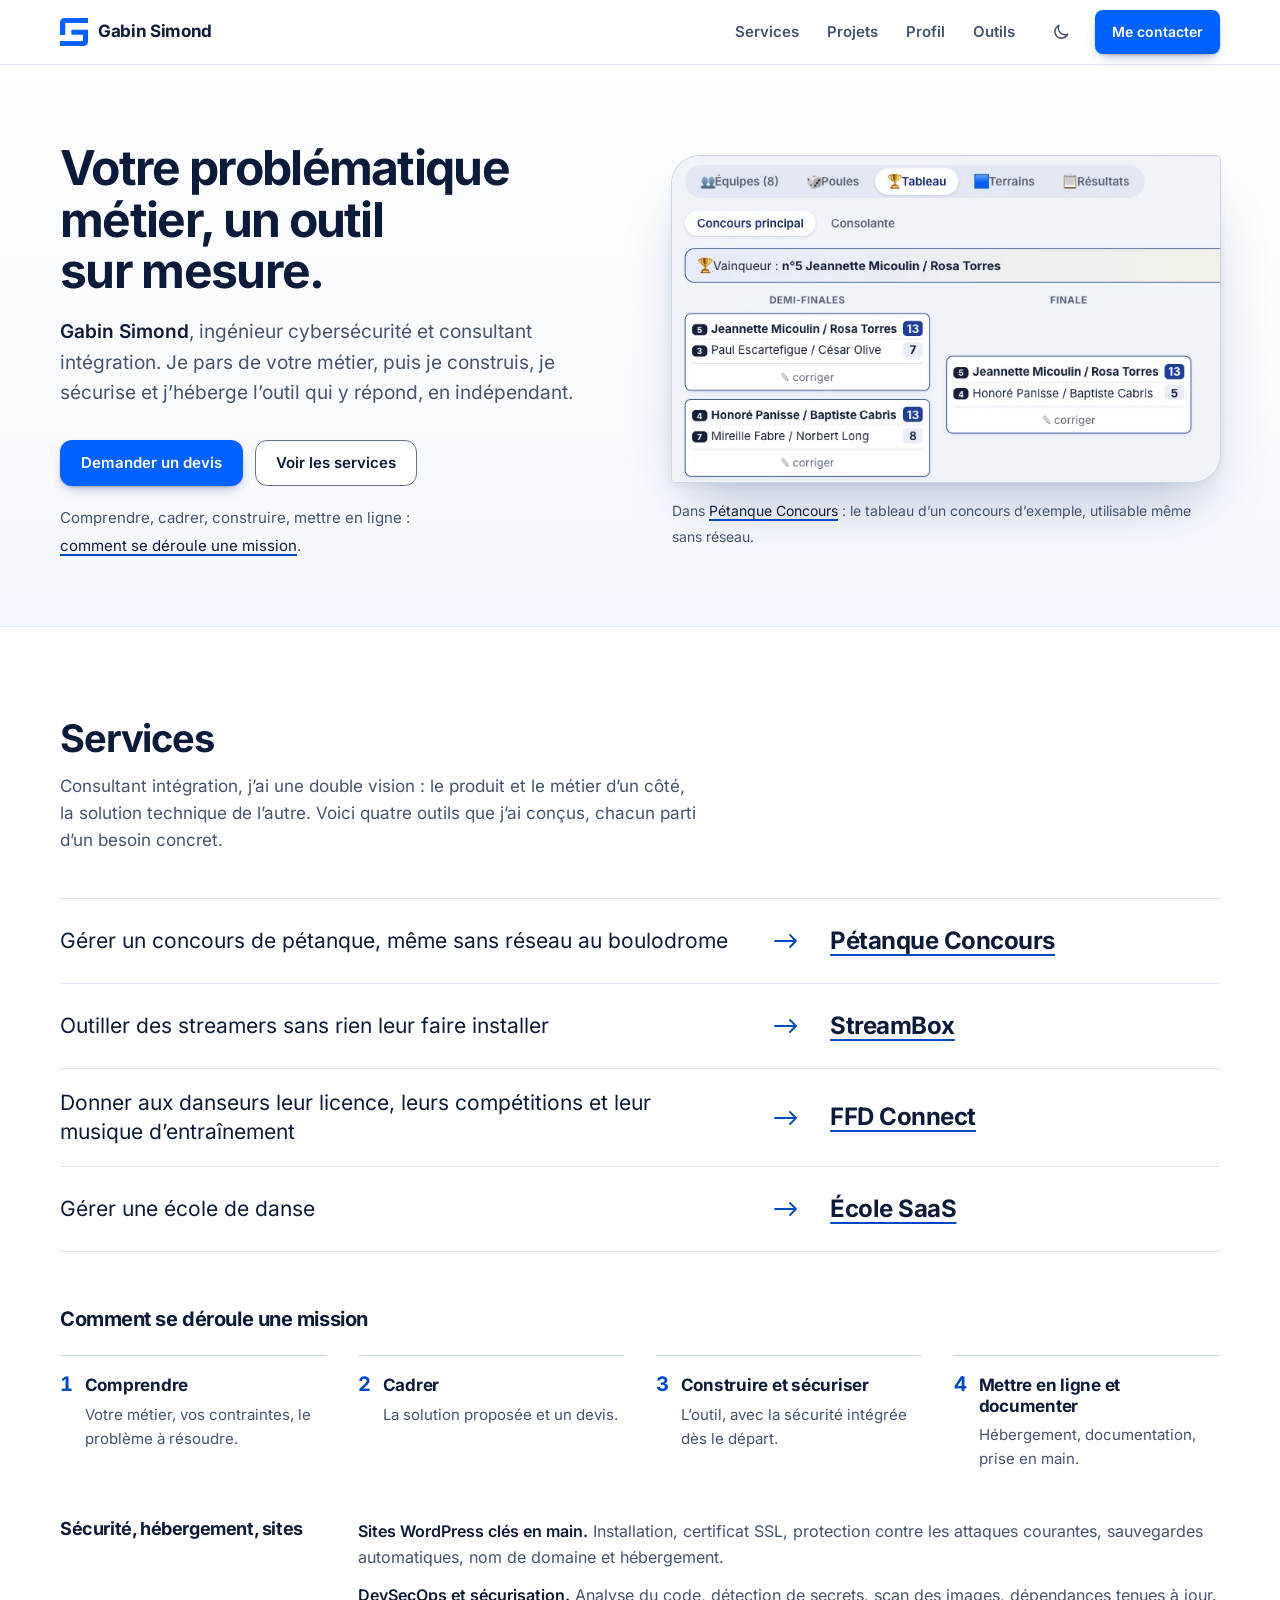
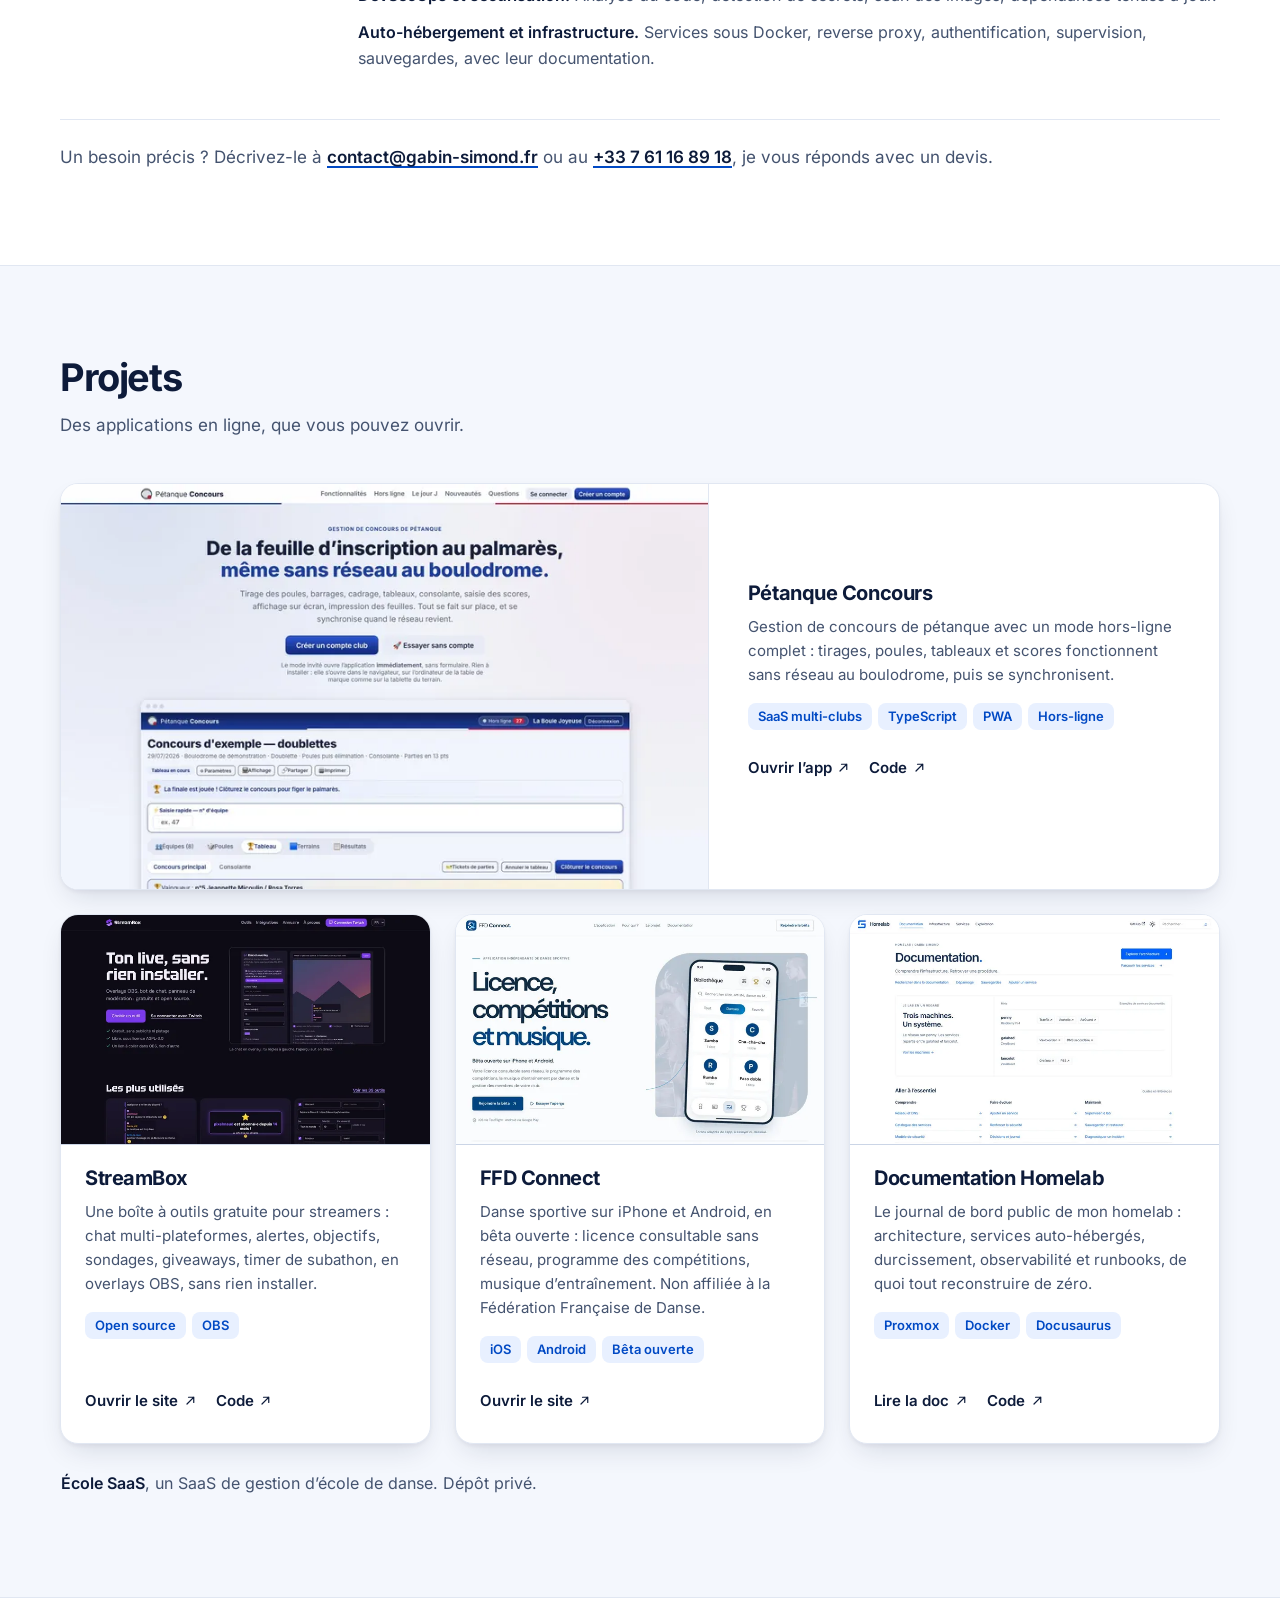
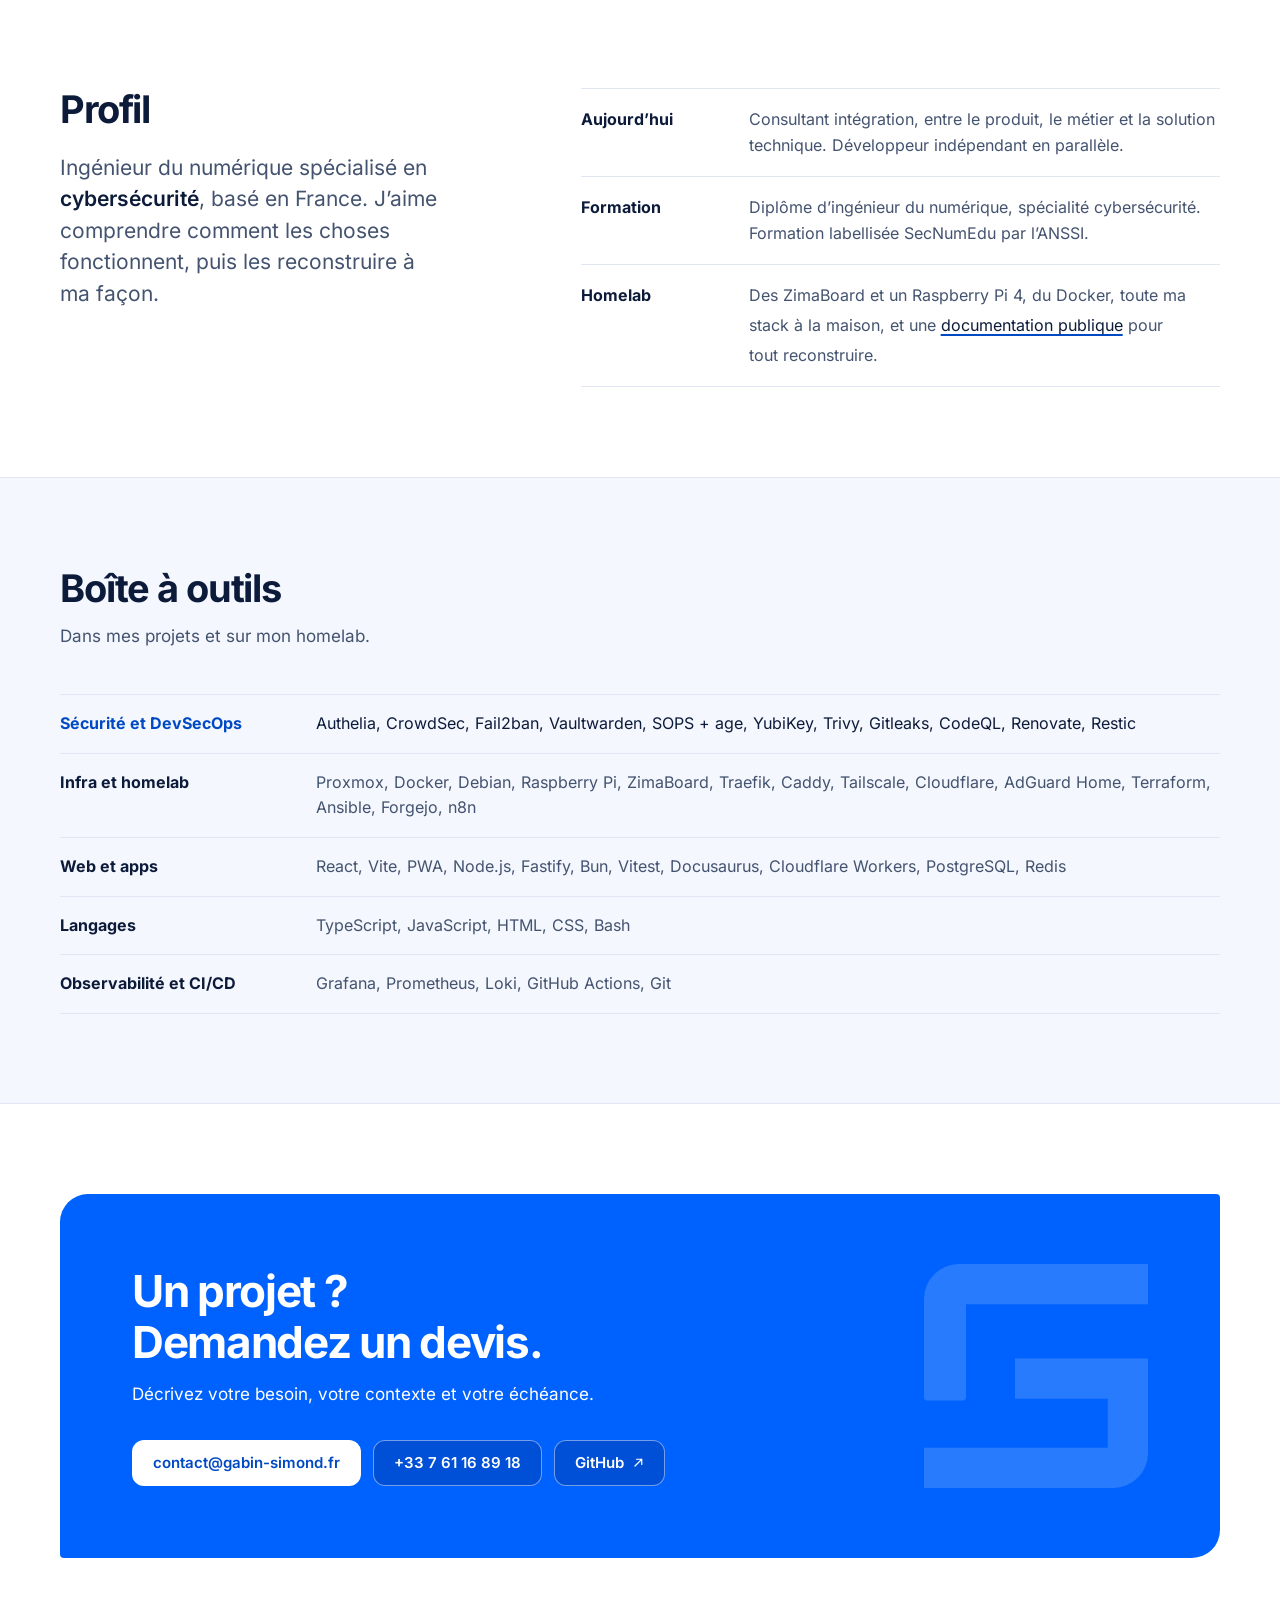
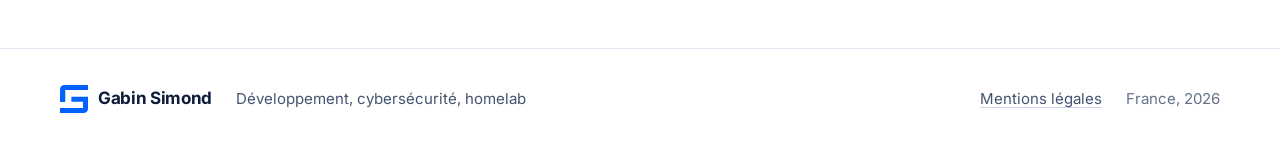
==== index.html @ 0b30b66f "Apply the fourth four-tool review - method steps: descriptions start at the same height - the securi" ====
<!doctype html>
<html lang="fr">
<head>
  <meta charset="utf-8">
  <meta name="viewport" content="width=device-width, initial-scale=1">
  <meta http-equiv="Content-Security-Policy" content="default-src 'none'; style-src 'self'; script-src 'self'; font-src 'self'; img-src 'self'; base-uri 'none'; form-action 'none'">
  <meta name="referrer" content="strict-origin-when-cross-origin">
  <title>Gabin Simond, outils sur mesure, cybersécurité et DevSecOps</title>
  <meta name="description" content="Votre problématique métier, un outil sur mesure. Gabin Simond, ingénieur cybersécurité et consultant intégration, développeur indépendant.">
  <link rel="canonical" href="https://gabin-simond.fr/">
  <meta name="theme-color" content="#ffffff" media="(prefers-color-scheme: light)">
  <meta name="theme-color" content="#070d1c" media="(prefers-color-scheme: dark)">
  <meta property="og:type" content="website">
  <meta property="og:site_name" content="Gabin Simond">
  <meta property="og:locale" content="fr_FR">
  <meta property="og:url" content="https://gabin-simond.fr/">
  <meta property="og:title" content="Gabin Simond, outils sur mesure, cybersécurité et DevSecOps">
  <meta property="og:description" content="Votre problématique métier, un outil sur mesure. Développement, DevSecOps et auto-hébergement, en indépendant.">
  <meta property="og:image" content="https://gabin-simond.fr/images/og.png">
  <meta property="og:image:width" content="1200">
  <meta property="og:image:height" content="630">
  <meta property="og:image:alt" content="Gabin Simond. Votre problématique métier, un outil sur mesure. Ingénieur cybersécurité, consultant intégration. gabin-simond.fr">
  <meta name="twitter:card" content="summary_large_image">
  <link rel="icon" href="favicon.svg" type="image/svg+xml">
  <link rel="apple-touch-icon" href="apple-touch-icon.png">
  <link rel="preload" href="fonts/inter.woff2" as="font" type="font/woff2" crossorigin>
  <link rel="stylesheet" href="style.css">
  <script src="theme.js"></script>
  <script type="application/ld+json">
  {
    "@context": "https://schema.org",
    "@type": "Person",
    "name": "Gabin Simond",
    "url": "https://gabin-simond.fr/",
    "image": "https://gabin-simond.fr/images/og.png",
    "description": "Ingénieur du numérique spécialisé en cybersécurité, consultant intégration et développeur indépendant.",
    "jobTitle": "Ingénieur cybersécurité, consultant intégration",
    "knowsAbout": ["Cybersécurité", "DevSecOps", "Développement web", "Auto-hébergement", "TypeScript", "Docker"],
    "email": "mailto:contact@gabin-simond.fr",
    "telephone": "+33761168918",
    "address": { "@type": "PostalAddress", "addressCountry": "FR" },
    "sameAs": ["https://github.com/GabinSMD"]
  }
  </script>
</head>
<body>
  <a class="skip" href="#contenu">Aller au contenu</a>

  <header class="nav">
    <div class="wrap nav__in">
      <a class="brand" href="#haut" aria-label="Gabin Simond, haut de page"><svg class="brand__logo" viewBox="0 0 256 256" aria-hidden="true"><path d="M40 0H256V46H48V152a4 4 0 0 1-4 4H4a4 4 0 0 1-4-4V40A40 40 0 0 1 40 0ZM104 108H256V216a40 40 0 0 1-40 40H0V210H210V154H104Z"/></svg><span>Gabin Simond</span></a>
      <nav aria-label="Navigation principale">
        <ul class="nav__links">
          <li><a href="#services">Services</a></li>
          <li><a href="#projets">Projets</a></li>
          <li><a href="#profil">Profil</a></li>
          <li><a href="#outils">Outils</a></li>
        </ul>
      </nav>
      <button class="theme" type="button" id="theme-toggle" aria-label="Passer au thème sombre">
        <svg class="theme__moon" viewBox="0 0 24 24" aria-hidden="true"><path d="M20 14.5A8 8 0 0 1 9.5 4a8 8 0 1 0 10.5 10.5z"/></svg>
        <svg class="theme__sun" viewBox="0 0 24 24" aria-hidden="true"><circle cx="12" cy="12" r="4"/><path d="M12 2v2M12 20v2M4.9 4.9l1.4 1.4M17.7 17.7l1.4 1.4M2 12h2M20 12h2M4.9 19.1l1.4-1.4M17.7 6.3l1.4-1.4"/></svg>
      </button>
      <a class="btn btn--primary btn--sm" href="#contact">Me contacter</a>
    </div>
  </header>

  <main id="contenu">
    <section class="hero" id="haut">
      <div class="wrap hero__in">
        <div class="hero__text">
          <h1>Votre problématique métier, un outil sur mesure.</h1>
          <p class="hero__lead"><strong>Gabin Simond</strong>, ingénieur cybersécurité et consultant intégration. Je pars de votre métier, puis je construis, je sécurise et j’héberge l’outil qui y répond, en indépendant.</p>
          <div class="actions">
            <a class="btn btn--primary" href="#contact">Demander un devis</a>
            <a class="btn btn--ghost" href="#services">Voir les services</a>
          </div>
          <p class="hero__more">Comprendre, cadrer, construire, mettre en ligne&nbsp;: <a href="#t-methode">comment se déroule une mission</a>.</p>
        </div>
        <figure class="hero__stage">
          <a class="frame" href="#p-petanque" tabindex="-1" aria-hidden="true">
            <picture>
              <source type="image/webp" srcset="images/screens/petanque-tableau.webp">
              <img src="images/screens/petanque-tableau.jpg" width="707" height="420" alt="" fetchpriority="high">
            </picture>
          </a>
          <figcaption>Dans <a href="#p-petanque">Pétanque Concours</a>&nbsp;: le tableau d’un concours d’exemple, utilisable même sans réseau.</figcaption>
        </figure>
      </div>
    </section>

    <section class="section" id="services" aria-labelledby="t-services">
      <div class="wrap">
        <div class="head">
          <h2 id="t-services">Services</h2>
          <p>Consultant intégration, j’ai une double vision&nbsp;: le produit et le métier d’un côté, la solution technique de l’autre. Voici quatre outils que j’ai conçus, chacun parti d’un besoin concret.</p>
        </div>
        <ul class="needs" aria-label="Du besoin à l’outil">
          <li class="need">
            <p class="need__problem">Gérer un concours de pétanque, même sans réseau au boulodrome</p>
            <svg class="arr" viewBox="0 0 24 16" aria-hidden="true"><path d="M1 8h21M16 2l6 6-6 6" fill="none" stroke="currentColor" stroke-width="1.8" stroke-linecap="round" stroke-linejoin="round"/></svg>
            <p class="need__tool"><a href="#p-petanque">Pétanque Concours</a></p>
          </li>
          <li class="need">
            <p class="need__problem">Outiller des streamers sans rien leur faire installer</p>
            <svg class="arr" viewBox="0 0 24 16" aria-hidden="true"><path d="M1 8h21M16 2l6 6-6 6" fill="none" stroke="currentColor" stroke-width="1.8" stroke-linecap="round" stroke-linejoin="round"/></svg>
            <p class="need__tool"><a href="#p-streambox">StreamBox</a></p>
          </li>
          <li class="need">
            <p class="need__problem">Donner aux danseurs leur licence, leurs compétitions et leur musique d’entraînement</p>
            <svg class="arr" viewBox="0 0 24 16" aria-hidden="true"><path d="M1 8h21M16 2l6 6-6 6" fill="none" stroke="currentColor" stroke-width="1.8" stroke-linecap="round" stroke-linejoin="round"/></svg>
            <p class="need__tool"><a href="#p-ffd">FFD Connect</a></p>
          </li>
          <li class="need">
            <p class="need__problem">Gérer une école de danse</p>
            <svg class="arr" viewBox="0 0 24 16" aria-hidden="true"><path d="M1 8h21M16 2l6 6-6 6" fill="none" stroke="currentColor" stroke-width="1.8" stroke-linecap="round" stroke-linejoin="round"/></svg>
            <p class="need__tool"><a href="#p-ecole">École SaaS</a></p>
          </li>
        </ul>
        <div class="method">
          <h3 id="t-methode">Comment se déroule une mission</h3>
          <ol class="steps" role="list" aria-labelledby="t-methode">
            <li class="step">
              <h4>Comprendre</h4>
              <p>Votre métier, vos contraintes, le problème à résoudre.</p>
            </li>
            <li class="step">
              <h4>Cadrer</h4>
              <p>La solution proposée et un devis.</p>
            </li>
            <li class="step">
              <h4>Construire et sécuriser</h4>
              <p>L’outil, avec la sécurité intégrée dès le départ.</p>
            </li>
            <li class="step">
              <h4>Mettre en ligne et documenter</h4>
              <p>Hébergement, documentation, prise en main.</p>
            </li>
          </ol>
        </div>
        <div class="also">
          <h3>Sécurité, hébergement, sites</h3>
          <ul class="also__list">
            <li><strong>Sites WordPress clés en main.</strong> Installation, certificat SSL, protection contre les attaques courantes, sauvegardes automatiques, nom de domaine et hébergement.</li>
            <li><strong>DevSecOps et sécurisation.</strong> Analyse du code, détection de secrets, scan des images, dépendances tenues à&nbsp;jour.</li>
            <li><strong>Auto-hébergement et infrastructure.</strong> Services sous Docker, reverse proxy, authentification, supervision, sauvegardes, avec leur documentation.</li>
          </ul>
        </div>
        <p class="quote">Un besoin précis&nbsp;? Décrivez-le à <a href="mailto:contact@gabin-simond.fr?subject=Demande%20de%20devis">contact@gabin-simond.fr</a> ou au <a href="tel:+33761168918">+33&nbsp;7&nbsp;61&nbsp;16&nbsp;89&nbsp;18</a>, je vous réponds avec un devis.</p>
      </div>
    </section>

    <section class="section section--wash" id="projets" aria-labelledby="t-projets">
      <div class="wrap">
        <div class="head">
          <h2 id="t-projets">Projets</h2>
          <p>Des applications en ligne, que vous pouvez ouvrir.</p>
        </div>
        <ul class="projects">
          <li class="project project--lead" id="p-petanque">
            <div class="project__shot">
              <picture>
              <source type="image/webp" srcset="images/screens/petanque-720.webp 720w, images/screens/petanque-1440.webp 1440w" sizes="(max-width: 48rem) calc(100vw - 2.5rem), (max-width: 64rem) 50vw, 640px">
              <img src="images/screens/petanque.jpg" width="1440" height="900" alt="Capture d’écran du site Pétanque Concours" loading="lazy">
            </picture>
            </div>
            <div class="project__body">
              <h3>Pétanque Concours</h3>
              <p class="project__desc">Gestion de concours de pétanque avec un mode hors-ligne complet&nbsp;: tirages, poules, tableaux et scores fonctionnent sans réseau au boulodrome, puis se synchronisent.</p>
              <ul class="tags"><li>SaaS multi-clubs</li><li>TypeScript</li><li>PWA</li><li>Hors-ligne</li></ul>
              <ul class="project__links"><li><a href="https://petanque.gabin-simond.fr/" rel="noopener">Ouvrir l’app<svg class="ext" viewBox="0 0 16 16" aria-hidden="true"><path d="M6 3h7v7M13 3 4 12" fill="none" stroke="currentColor" stroke-width="1.6" stroke-linecap="round" stroke-linejoin="round"/></svg></a></li><li><a href="https://github.com/GabinSMD/petanque" rel="noopener">Code<svg class="ext" viewBox="0 0 16 16" aria-hidden="true"><path d="M6 3h7v7M13 3 4 12" fill="none" stroke="currentColor" stroke-width="1.6" stroke-linecap="round" stroke-linejoin="round"/></svg></a></li></ul>
            </div>
          </li>
          <li class="project" id="p-streambox">
            <div class="project__shot">
              <picture>
              <source type="image/webp" srcset="images/screens/streambox-720.webp 720w, images/screens/streambox-1440.webp 1440w" sizes="(max-width: 48rem) calc(100vw - 2.5rem), (max-width: 64rem) 50vw, 640px">
              <img src="images/screens/streambox.jpg" width="1440" height="900" alt="Capture d’écran du site StreamBox" loading="lazy">
            </picture>
            </div>
            <div class="project__body">
              <h3>StreamBox</h3>
              <p class="project__desc">Une boîte à outils gratuite pour streamers&nbsp;: chat multi-plateformes, alertes, objectifs, sondages, giveaways, timer de subathon, en overlays OBS, sans rien installer.</p>
              <ul class="tags"><li>Open source</li><li>OBS</li></ul>
              <ul class="project__links"><li><a href="https://gabinsmd.github.io/StreamBox/index.html" rel="noopener">Ouvrir le site<svg class="ext" viewBox="0 0 16 16" aria-hidden="true"><path d="M6 3h7v7M13 3 4 12" fill="none" stroke="currentColor" stroke-width="1.6" stroke-linecap="round" stroke-linejoin="round"/></svg></a></li><li><a href="https://github.com/GabinSMD/StreamBox" rel="noopener">Code<svg class="ext" viewBox="0 0 16 16" aria-hidden="true"><path d="M6 3h7v7M13 3 4 12" fill="none" stroke="currentColor" stroke-width="1.6" stroke-linecap="round" stroke-linejoin="round"/></svg></a></li></ul>
            </div>
          </li>
          <li class="project" id="p-ffd">
            <div class="project__shot">
              <picture>
              <source type="image/webp" srcset="images/screens/ffd-720.webp 720w, images/screens/ffd-1440.webp 1440w" sizes="(max-width: 48rem) calc(100vw - 2.5rem), (max-width: 64rem) 50vw, 640px">
              <img src="images/screens/ffd.jpg" width="1440" height="900" alt="Capture d’écran du site FFD Connect" loading="lazy">
            </picture>
            </div>
            <div class="project__body">
              <h3>FFD Connect</h3>
              <p class="project__desc">Danse sportive sur iPhone et Android, en bêta ouverte&nbsp;: licence consultable sans réseau, programme des compétitions, musique d’entraînement. Non affiliée à la Fédération Française de Danse.</p>
              <ul class="tags"><li>iOS</li><li>Android</li><li>Bêta ouverte</li></ul>
              <ul class="project__links"><li><a href="https://ffd.gabin-simond.fr" rel="noopener">Ouvrir le site<svg class="ext" viewBox="0 0 16 16" aria-hidden="true"><path d="M6 3h7v7M13 3 4 12" fill="none" stroke="currentColor" stroke-width="1.6" stroke-linecap="round" stroke-linejoin="round"/></svg></a></li></ul>
            </div>
          </li>
          <li class="project" id="p-homelab">
            <div class="project__shot">
              <picture>
              <source type="image/webp" srcset="images/screens/homelab-720.webp 720w, images/screens/homelab-1440.webp 1440w" sizes="(max-width: 48rem) calc(100vw - 2.5rem), (max-width: 64rem) 50vw, 640px">
              <img src="images/screens/homelab.jpg" width="1440" height="900" alt="Capture d’écran de la documentation Homelab" loading="lazy">
            </picture>
            </div>
            <div class="project__body">
              <h3>Documentation Homelab</h3>
              <p class="project__desc">Le journal de bord public de mon homelab&nbsp;: architecture, services auto-hébergés, durcissement, observabilité et runbooks, de quoi tout reconstruire de zéro.</p>
              <ul class="tags"><li>Proxmox</li><li>Docker</li><li>Docusaurus</li></ul>
              <ul class="project__links"><li><a href="https://homelab.gabin-simond.fr" rel="noopener">Lire la doc<svg class="ext" viewBox="0 0 16 16" aria-hidden="true"><path d="M6 3h7v7M13 3 4 12" fill="none" stroke="currentColor" stroke-width="1.6" stroke-linecap="round" stroke-linejoin="round"/></svg></a></li><li><a href="https://github.com/GabinSMD/homelab-doc" rel="noopener">Code<svg class="ext" viewBox="0 0 16 16" aria-hidden="true"><path d="M6 3h7v7M13 3 4 12" fill="none" stroke="currentColor" stroke-width="1.6" stroke-linecap="round" stroke-linejoin="round"/></svg></a></li></ul>
            </div>
          </li>
        </ul>
        <p class="private" id="p-ecole"><strong>École SaaS</strong>, un SaaS de gestion d’école de danse. Dépôt privé.</p>
      </div>
    </section>

    <section class="section" id="profil" aria-labelledby="t-profil">
      <div class="wrap profil">
        <div class="profil__text">
          <h2 id="t-profil">Profil</h2>
          <p class="profil__lead">Ingénieur du numérique spécialisé en <strong>cybersécurité</strong>, basé en France. J’aime comprendre comment les choses fonctionnent, puis les reconstruire à ma façon.</p>
        </div>
        <dl class="facts">
          <div class="fact">
            <dt>Aujourd’hui</dt>
            <dd>Consultant intégration, entre le produit, le métier et la solution technique. Développeur indépendant en parallèle.</dd>
          </div>
          <div class="fact">
            <dt>Formation</dt>
            <dd>Diplôme d’ingénieur du numérique, spécialité cybersécurité. Formation labellisée SecNumEdu par l’ANSSI.</dd>
          </div>
          <div class="fact">
            <dt>Homelab</dt>
            <dd>Des ZimaBoard et un Raspberry Pi 4, du Docker, toute ma stack à la maison, et une <a href="#p-homelab">documentation publique</a> pour tout&nbsp;reconstruire.</dd>
          </div>
        </dl>
      </div>
    </section>

    <section class="section section--wash section--tools" id="outils" aria-labelledby="t-outils">
      <div class="wrap">
        <div class="head">
          <h2 id="t-outils">Boîte à outils</h2>
          <p>Dans mes projets et sur mon homelab.</p>
        </div>
        <dl class="toolrows">
          <div class="toolrow">
            <dt>Sécurité et DevSecOps</dt>
            <dd>Authelia, CrowdSec, Fail2ban, Vaultwarden, SOPS + age, YubiKey, Trivy, Gitleaks, CodeQL, Renovate, Restic</dd>
          </div>
          <div class="toolrow">
            <dt>Infra et homelab</dt>
            <dd>Proxmox, Docker, Debian, Raspberry Pi, ZimaBoard, Traefik, Caddy, Tailscale, Cloudflare, AdGuard Home, Terraform, Ansible, Forgejo, n8n</dd>
          </div>
          <div class="toolrow">
            <dt>Web et apps</dt>
            <dd>React, Vite, PWA, Node.js, Fastify, Bun, Vitest, Docusaurus, Cloudflare Workers, PostgreSQL, Redis</dd>
          </div>
          <div class="toolrow">
            <dt>Langages</dt>
            <dd>TypeScript, JavaScript, HTML, CSS, Bash</dd>
          </div>
          <div class="toolrow">
            <dt>Observabilité et CI/CD</dt>
            <dd>Grafana, Prometheus, Loki, GitHub Actions, Git</dd>
          </div>
        </dl>
      </div>
    </section>

    <section class="section" id="contact" aria-labelledby="t-contact">
      <div class="wrap">
        <div class="contact">
          <svg class="contact__logo" viewBox="0 0 256 256" aria-hidden="true"><path d="M40 0H256V46H48V152a4 4 0 0 1-4 4H4a4 4 0 0 1-4-4V40A40 40 0 0 1 40 0ZM104 108H256V216a40 40 0 0 1-40 40H0V210H210V154H104Z"/></svg>
          <h2 id="t-contact">Un projet&nbsp;? Demandez un devis.</h2>
          <p class="contact__lead">Décrivez votre besoin, votre contexte et votre échéance.</p>
          <div class="actions">
            <a class="btn btn--light" href="mailto:contact@gabin-simond.fr?subject=Demande%20de%20devis">contact@gabin-simond.fr</a>
            <a class="btn btn--onblue" href="tel:+33761168918">+33 7 61 16 89 18</a>
            <a class="btn btn--onblue" href="https://github.com/GabinSMD" rel="noopener">GitHub<svg class="ext" viewBox="0 0 16 16" aria-hidden="true"><path d="M6 3h7v7M13 3 4 12" fill="none" stroke="currentColor" stroke-width="1.6" stroke-linecap="round" stroke-linejoin="round"/></svg></a>
          </div>
        </div>
      </div>
    </section>
  </main>

  <footer class="foot">
    <div class="wrap foot__in">
      <a class="brand" href="#haut" aria-label="Gabin Simond, haut de page"><svg class="brand__logo" viewBox="0 0 256 256" aria-hidden="true"><path d="M40 0H256V46H48V152a4 4 0 0 1-4 4H4a4 4 0 0 1-4-4V40A40 40 0 0 1 40 0ZM104 108H256V216a40 40 0 0 1-40 40H0V210H210V154H104Z"/></svg><span>Gabin Simond</span></a>
      <p>Développement, cybersécurité, homelab</p>
      <p class="foot__end"><a href="mentions-legales.html">Mentions légales</a><span>France, 2026</span></p>
    </div>
  </footer>
</body>
</html>
---- style.css ----
@font-face { font-family: "Inter"; src: url("fonts/inter.woff2") format("woff2"); font-weight: 100 900; font-display: swap; }

/* ---------- Tokens: light by default, dark by system setting or by choice ---------- */
:root {
  color-scheme: light;
  --paper: #ffffff;
  --wash: #f4f7fd;
  --card: #ffffff;
  --ink: #0d1b3a;
  --ink-2: #44536f;
  --ink-3: #64728c;
  --line: #e1e7f2;
  --line-strong: #cbd5e6;
  --blue: #0062fe;
  --blue-deep: #0049c4;
  --blue-text: #0049c4;
  --blue-soft: #e8f0ff;
  --white: #ffffff;
  --on-blue: #ffffff;
  --hover: #eef3fc;
  --panel-hover: #dbe7ff;
  --logo: #0062fe;
  --veil: rgba(0, 20, 80, 0.22);
  --veil-2: rgba(0, 20, 80, 0.38);
  --veil-line: rgba(255, 255, 255, 0.45);
  --panel-mark: rgba(255, 255, 255, 0.16);
  --shot-dim: 1;
  --shadow-1: 0 1px 2px rgba(13, 27, 58, 0.06), 0 2px 6px rgba(13, 27, 58, 0.04);
  --shadow-2: 0 2px 4px rgba(13, 27, 58, 0.05), 0 12px 28px -8px rgba(13, 27, 58, 0.14);
  --shadow-3: 0 4px 8px rgba(13, 27, 58, 0.06), 0 32px 64px -20px rgba(13, 40, 110, 0.3);
  --shadow-btn: 0 1px 2px rgba(13, 27, 58, 0.2), 0 6px 14px -6px rgba(13, 40, 110, 0.45);

  --sans: "Inter", ui-sans-serif, system-ui, -apple-system, "Segoe UI", sans-serif;
  --r-sm: 8px; --r-md: 12px; --r-lg: 18px; --r-xl: 28px; --r-cut: 4px;
  --gutter: clamp(1.25rem, 4vw, 2.5rem);
  --ease: cubic-bezier(0.2, 0.7, 0.2, 1);
}
@media (prefers-color-scheme: dark) {
  :root:not([data-theme="light"]) {
    color-scheme: dark;
    --paper: #070d1c;
    --wash: #0c1630;
    --card: #101b34;
    --ink: #eef2ff;
    --ink-2: #aab6d2;
    --ink-3: #8593b3;
    --line: #24335a;
    --line-strong: #34456f;
    --blue: #0062fe;
    --blue-deep: #0049c4;
    --blue-text: #7fb0ff;
    --blue-soft: #0f2550;
    --white: #ffffff;
    --on-blue: #ffffff;
    --hover: #16233f;
    --panel-hover: #dbe7ff;
    --logo: #2f7dff;
    --veil: rgba(0, 20, 80, 0.22);
    --veil-2: rgba(0, 20, 80, 0.38);
    --veil-line: rgba(255, 255, 255, 0.45);
    --panel-mark: rgba(255, 255, 255, 0.16);
    --shot-dim: 1;
    --shadow-1: 0 1px 2px rgba(0, 0, 0, 0.4);
    --shadow-2: 0 2px 6px rgba(0, 0, 0, 0.35), 0 16px 32px -12px rgba(0, 0, 0, 0.6);
    --shadow-3: 0 6px 12px rgba(0, 0, 0, 0.35), 0 36px 72px -20px rgba(0, 0, 0, 0.8);
    --shadow-btn: 0 1px 2px rgba(0, 0, 0, 0.4), 0 6px 14px -6px rgba(0, 0, 0, 0.7);
  }
}
:root[data-theme="dark"] {
  color-scheme: dark;
  --paper: #070d1c;
  --wash: #0c1630;
  --card: #101b34;
  --ink: #eef2ff;
  --ink-2: #aab6d2;
  --ink-3: #8593b3;
  --line: #24335a;
  --line-strong: #34456f;
  --blue: #0062fe;
  --blue-deep: #0049c4;
  --blue-text: #7fb0ff;
  --blue-soft: #0f2550;
  --white: #ffffff;
  --on-blue: #ffffff;
  --hover: #16233f;
  --panel-hover: #dbe7ff;
  --logo: #2f7dff;
  --veil: rgba(0, 20, 80, 0.22);
  --veil-2: rgba(0, 20, 80, 0.38);
  --veil-line: rgba(255, 255, 255, 0.45);
  --panel-mark: rgba(255, 255, 255, 0.16);
  --shot-dim: 1;
  --shadow-1: 0 1px 2px rgba(0, 0, 0, 0.4);
  --shadow-2: 0 2px 6px rgba(0, 0, 0, 0.35), 0 16px 32px -12px rgba(0, 0, 0, 0.6);
  --shadow-3: 0 6px 12px rgba(0, 0, 0, 0.35), 0 36px 72px -20px rgba(0, 0, 0, 0.8);
  --shadow-btn: 0 1px 2px rgba(0, 0, 0, 0.4), 0 6px 14px -6px rgba(0, 0, 0, 0.7);
}

/* ---------- Base ---------- */
*, *::before, *::after { box-sizing: border-box; }
html, body { overflow-x: clip; }
html { scroll-behavior: smooth; scroll-padding-top: 5rem; -webkit-text-size-adjust: 100%; }
body {
  margin: 0; background: var(--paper); color: var(--ink);
  font-family: var(--sans); font-size: 1rem; line-height: 1.6;
  -webkit-font-smoothing: antialiased; font-feature-settings: "cv11", "ss01";
}
h1, h2, h3, h4, p, ul, ol, dl, dd, figure { margin: 0; }
ul { padding: 0; list-style: none; }
h1, h2, h3 { font-weight: 700; letter-spacing: -0.022em; line-height: 1.15; text-wrap: balance; overflow-wrap: break-word; }
p { text-wrap: pretty; }
a { color: inherit; }
img { display: block; max-width: 100%; height: auto; }
svg { display: block; }
strong { font-weight: 600; color: var(--ink); }
::selection { background: var(--blue); color: var(--on-blue); }
:focus-visible { outline: 2px solid var(--blue-text); outline-offset: 3px; border-radius: var(--r-sm); }

.wrap { width: min(100% - 2 * var(--gutter), 72.5rem); margin-inline: auto; }
.skip {
  position: absolute; inset-inline-start: var(--gutter); inset-block-start: 0.5rem; z-index: 50;
  transform: translateY(-200%); background: var(--ink); color: var(--paper);
  padding: 0.6rem 1rem; border-radius: var(--r-sm); font-weight: 600; text-decoration: none;
}
.skip:focus { transform: none; }
.ext { inline-size: 0.8em; block-size: 0.8em; flex: none; }
.hero__stage figcaption a, .hero__more a, .quote a, .fact a {
  color: var(--ink); text-decoration: underline; text-decoration-color: var(--blue-text);
  text-decoration-thickness: 1.5px; text-underline-offset: 0.2em;
  transition: color 0.2s var(--ease);
}
.hero__stage figcaption a:hover, .hero__more a:hover, .quote a:hover, .fact a:hover { color: var(--blue-text); }

/* ---------- Buttons ---------- */
.actions { display: flex; flex-wrap: wrap; align-items: center; gap: 0.75rem; }
.btn {
  display: inline-flex; align-items: center; justify-content: center; gap: 0.5rem;
  min-height: 2.875rem; padding-inline: 1.25rem;
  border: 1px solid transparent; border-radius: var(--r-md);
  font-weight: 600; font-size: 0.9375rem; text-decoration: none; white-space: nowrap; cursor: pointer;
  transition: background-color 0.2s var(--ease), border-color 0.2s var(--ease), color 0.2s var(--ease), transform 0.2s var(--ease);
}
.btn:active { transform: translateY(1px); }
.btn--sm { min-height: 2.75rem; padding-inline: 1rem; font-size: 0.875rem; border-radius: var(--r-sm); }
.btn--primary { background: var(--blue); color: var(--on-blue); box-shadow: var(--shadow-btn); }
.btn--primary:hover { background: var(--blue-deep); }
.btn--ghost { background: var(--card); color: var(--ink); border-color: var(--ink-3); }
.btn--ghost:hover { background: var(--hover); border-color: var(--ink); }
.btn--light { background: var(--white); color: var(--blue-deep); }
.btn--light:hover { background: var(--panel-hover); }
.btn--onblue { background: var(--veil); color: var(--on-blue); border-color: var(--veil-line); }
.btn--onblue:hover { background: var(--veil-2); }

/* ---------- Nav ---------- */
.nav { position: sticky; inset-block-start: 0; z-index: 40; background: var(--paper); border-block-end: 1px solid var(--line); }
.nav__in { display: flex; align-items: center; gap: 0.75rem; min-height: 4rem; }
.brand {
  display: inline-flex; align-items: center; gap: 0.625rem; margin-inline-end: auto; min-height: 2.75rem;
  font-weight: 700; font-size: 1.0625rem; letter-spacing: -0.02em; text-decoration: none; color: var(--ink);
}
.brand__logo { inline-size: 1.75rem; block-size: 1.75rem; fill: var(--logo); }
.nav__links { display: flex; gap: 0.25rem; }
.nav__links a {
  display: inline-flex; align-items: center; min-height: 2.75rem; padding-inline: 0.75rem;
  border-radius: var(--r-sm); font-size: 0.9375rem; font-weight: 600; color: var(--ink-2); text-decoration: none;
  transition: color 0.2s var(--ease), background-color 0.2s var(--ease);
}
.nav__links a:hover { color: var(--ink); background: var(--hover); }

/* Theme toggle: shown only when the script has run; the icon shows the theme it switches to */
.theme {
  display: none; place-items: center; inline-size: 2.75rem; block-size: 2.75rem; padding: 0;
  background: none; border: 0; border-radius: var(--r-sm); color: var(--ink-2); cursor: pointer;
  transition: color 0.2s var(--ease), background-color 0.2s var(--ease);
}
.js .theme { display: grid; }
.theme:hover { color: var(--ink); background: var(--hover); }
.theme:active { transform: translateY(1px); }
.theme svg { inline-size: 1.25rem; block-size: 1.25rem; fill: none; stroke: currentColor; stroke-width: 1.8; stroke-linecap: round; stroke-linejoin: round; }
.theme__sun { display: none; }
:root[data-theme="dark"] .theme__moon { display: none; }
:root[data-theme="dark"] .theme__sun { display: block; }
@media (prefers-color-scheme: dark) {
  :root:not([data-theme="light"]) .theme__moon { display: none; }
  :root:not([data-theme="light"]) .theme__sun { display: block; }
}
@media (max-width: 46rem) {
  .nav { position: static; }
  .nav__in { flex-wrap: wrap; gap: 0 0.5rem; padding-block: 0.5rem 0.25rem; }
  .nav nav { order: 3; flex-basis: 100%; }
  .nav__links { margin-inline-start: -0.75rem; }
  .nav .btn--sm { padding-inline: 0.75rem; }
  html { scroll-padding-top: 1rem; }
}
@media (max-width: 23rem) {
  .nav .brand span { position: absolute; inline-size: 1px; block-size: 1px; overflow: hidden; clip-path: inset(50%); white-space: nowrap; }
}

/* ---------- Hero ---------- */
.hero { padding-block: clamp(2.75rem, 6vw, 5rem) clamp(2.5rem, 5vw, 4rem); background: linear-gradient(180deg, var(--paper), var(--wash)); border-block-end: 1px solid var(--line); }
.hero__in { display: grid; grid-template-columns: minmax(0, 1fr) minmax(0, 1fr); align-items: center; gap: clamp(2rem, 5vw, 4.5rem); }
.hero h1 { font-size: clamp(2.125rem, 1.2rem + 2.6vw, 3rem); letter-spacing: -0.035em; line-height: 1.08; }
.hero__lead { margin-block-start: 1.25rem; max-width: 34rem; font-size: clamp(1.0625rem, 1rem + 0.3vw, 1.1875rem); color: var(--ink-2); }
.hero .actions { margin-block-start: 2rem; }
.hero__more { margin-block-start: 1.25rem; font-size: 0.9375rem; color: var(--ink-2); }
.hero__more a, .hero__stage figcaption a, .fact a, .legal p a { display: inline-block; padding-block: 0.25rem; }
.hero__stage figcaption { margin-block-start: 0.875rem; font-size: 0.875rem; color: var(--ink-2); }
/* The frame takes the logo's geometry: two rounded corners, two cut ones */
.frame {
  display: block; overflow: hidden; aspect-ratio: 707 / 420;
  background: var(--card);
  border-radius: var(--r-xl) var(--r-cut) var(--r-xl) var(--r-cut);
  box-shadow: 0 0 0 1px var(--line-strong), var(--shadow-3);
}
.frame img { inline-size: 100%; block-size: 100%; object-fit: cover; object-position: top center; filter: brightness(var(--shot-dim)); }
@media (max-width: 60rem) {
  .hero__in { grid-template-columns: minmax(0, 1fr); }
  .hero__stage { max-width: 38rem; }
}

/* ---------- Sections ---------- */
.section { padding-block: clamp(3.5rem, 7vw, 6rem); }
.section--wash { background: var(--wash); border-block: 1px solid var(--line); }
.section h2 { font-size: clamp(1.75rem, 1.3rem + 1.6vw, 2.375rem); letter-spacing: -0.03em; }
.head { margin-block-end: clamp(1.75rem, 4vw, 2.75rem); }
.head p { margin-block-start: 0.75rem; max-width: 40rem; font-size: 1.0625rem; color: var(--ink-2); }

/* Services: from the need to the tool */
.needs { border-block-start: 1px solid var(--line); }
.need {
  display: grid; grid-template-columns: minmax(0, 7fr) auto minmax(0, 4fr); align-items: center; gap: 1rem clamp(1rem, 3vw, 2rem);
  padding-block: 1.25rem; border-block-end: 1px solid var(--line);
}
.need__problem { font-size: clamp(1.0625rem, 1rem + 0.5vw, 1.3125rem); line-height: 1.35; color: var(--ink); }
.arr { inline-size: 1.5rem; block-size: 1rem; color: var(--blue-text); }
.need__tool { font-size: clamp(1.125rem, 1rem + 0.7vw, 1.5rem); font-weight: 700; letter-spacing: -0.02em; line-height: 1.2; }
.need__tool a {
  display: inline-flex; align-items: center; min-height: 2.75rem;
  text-decoration: underline; text-decoration-color: var(--blue-text); text-decoration-thickness: 2px; text-underline-offset: 0.22em;
  transition: color 0.2s var(--ease);
}
.need__tool a:hover { color: var(--blue-text); }
@media (max-width: 46rem) {
  .need { grid-template-columns: auto minmax(0, 1fr); gap: 0.25rem 0.75rem; }
  .need__problem { grid-column: 1 / -1; }
}
/* Method: a real sequence, so a numbered list */
.method { margin-block-start: clamp(2.5rem, 5vw, 3.5rem); }
.method h3 { font-size: 1.25rem; margin-block-end: 1.5rem; }
.steps { counter-reset: step; display: grid; grid-template-columns: repeat(4, minmax(0, 1fr)); gap: 1.5rem clamp(1rem, 2.5vw, 2rem); margin: 0; padding: 0; list-style: none; }
.step { counter-increment: step; display: grid; grid-template-columns: auto minmax(0, 1fr); column-gap: 0.75rem; align-items: baseline; align-content: start; padding-block-start: 1rem; border-block-start: 1px solid var(--line-strong); }
.step::before { content: counter(step); content: counter(step) / ""; font-size: 1.25rem; font-weight: 700; line-height: 1.25; letter-spacing: -0.02em; color: var(--blue-text); font-variant-numeric: tabular-nums; }
.step h4 { margin: 0; font-size: 1.0625rem; font-weight: 700; letter-spacing: -0.015em; line-height: 1.25; }
.step p { grid-column: 2; margin-block-start: 0.375rem; font-size: 0.9375rem; color: var(--ink-2); }
@media (max-width: 60rem) { .steps { grid-template-columns: repeat(2, minmax(0, 1fr)); } }
@media (max-width: 30rem) { .steps { grid-template-columns: minmax(0, 1fr); } }

.also { display: grid; grid-template-columns: repeat(4, minmax(0, 1fr)); gap: 1rem clamp(1rem, 2.5vw, 2rem); margin-block-start: clamp(2rem, 4vw, 3rem); }
.also h3 { font-size: 1.125rem; }
.also__list { grid-column: 2 / -1; display: grid; gap: 0.75rem; color: var(--ink-2); }
@media (max-width: 46rem) { .also { grid-template-columns: minmax(0, 1fr); } .also__list { grid-column: auto; } }
.quote { margin-block-start: clamp(2rem, 4vw, 3rem); padding-block-start: 1.25rem; border-block-start: 1px solid var(--line); font-size: 1.0625rem; color: var(--ink-2); }
.quote a { display: inline-block; padding-block: 0.25rem; font-weight: 600; }

/* Projets */
.projects { display: grid; grid-template-columns: repeat(6, minmax(0, 1fr)); gap: 1.5rem; }
.project {
  position: relative; grid-column: span 2; display: flex; flex-direction: column; overflow: hidden;
  background: var(--card); border: 1px solid var(--line); border-radius: var(--r-lg); box-shadow: var(--shadow-2);
}
.project:target, .private:target { border-color: var(--blue-text); box-shadow: 0 0 0 2px var(--blue-text); }
.project--lead { grid-column: 1 / -1; flex-direction: row; }
.project--lead .project__shot { flex: 0 0 56%; border-block-end: 0; border-inline-end: 1px solid var(--line); }
.project--lead .project__body { justify-content: center; padding: clamp(1.5rem, 3vw, 2.5rem); }
.project--lead .project__links { margin-block-start: 0; }
.project--lead h3 { font-size: clamp(1.5rem, 1.2rem + 1vw, 1.875rem); }
.project__shot { aspect-ratio: 16 / 10; overflow: hidden; background: var(--wash); border-block-end: 1px solid var(--line-strong); }
.project__shot img { inline-size: 100%; block-size: 100%; object-fit: cover; object-position: top center; filter: brightness(var(--shot-dim)); }
.project__body { display: flex; flex-direction: column; flex: 1; padding: 1.375rem 1.5rem 1.25rem; }
.project h3 { font-size: 1.25rem; }
.project__desc { margin-block-start: 0.625rem; font-size: 0.9375rem; color: var(--ink-2); }
.tags { display: flex; flex-wrap: wrap; gap: 0.375rem; margin-block-start: 1rem; }
.tags li { padding: 0.1875rem 0.625rem; background: var(--blue-soft); border-radius: var(--r-sm); font-size: 0.8125rem; font-weight: 600; color: var(--blue-text); }
.project__links { display: flex; flex-wrap: wrap; gap: 0 1.25rem; margin-block-start: auto; padding-block-start: 1rem; }
.project__links a {
  display: inline-flex; align-items: center; gap: 0.35rem; min-height: 2.75rem;
  font-size: 0.9375rem; font-weight: 600; color: var(--ink); text-decoration: none;
  transition: color 0.2s var(--ease);
}
.project__links a:hover { color: var(--blue-text); }
.private { margin-block-start: 1rem; margin-inline-start: -0.875rem; padding: 0.625rem 0.875rem; border: 1px solid transparent; border-radius: var(--r-sm); color: var(--ink-2); }
@media (max-width: 64rem) { .project { grid-column: span 3; } .project:nth-child(4) { grid-column: 1 / -1; } }
@media (max-width: 48rem) {
  .project, .project:nth-child(4) { grid-column: 1 / -1; }
  .project--lead { flex-direction: column; }
  .project--lead .project__shot { flex: none; border-inline-end: 0; border-block-end: 1px solid var(--line); }
}

/* Profil */
.profil { display: grid; grid-template-columns: minmax(0, 5fr) minmax(0, 7fr); gap: clamp(2rem, 5vw, 4.5rem); align-items: start; }
.profil__lead { margin-block-start: 1.25rem; font-size: clamp(1.125rem, 1rem + 0.5vw, 1.3125rem); line-height: 1.5; color: var(--ink-2); }
.facts { border-block-start: 1px solid var(--line); }
.fact { display: grid; grid-template-columns: 8.5rem minmax(0, 1fr); gap: 0.25rem 2rem; padding-block: 1.125rem; border-block-end: 1px solid var(--line); }
.fact dt { font-weight: 700; }
.fact dd { color: var(--ink-2); }
@media (max-width: 60rem) { .profil { grid-template-columns: minmax(0, 1fr); } }
@media (max-width: 34rem) { .fact { grid-template-columns: minmax(0, 1fr); } }

/* Outils */
.toolrows { border-block-start: 1px solid var(--line); }
.toolrow { display: grid; grid-template-columns: 14rem minmax(0, 1fr); gap: 0.25rem 2rem; padding-block: 1rem; border-block-end: 1px solid var(--line); }
.toolrow dt { font-weight: 700; }
.toolrow dd { color: var(--ink-2); }
.toolrow:first-child dt { color: var(--blue-text); }
.toolrow:first-child dd { color: var(--ink); }
@media (max-width: 48rem) { .toolrow { grid-template-columns: minmax(0, 1fr); } }

/* Contact: a flat panel of the brand blue, cut like the logo */
.contact {
  position: relative; isolation: isolate; overflow: hidden;
  padding: clamp(2.25rem, 6vw, 4.5rem);
  border-radius: var(--r-xl) var(--r-cut) var(--r-xl) var(--r-cut);
  background: var(--blue); color: var(--on-blue);
}
.contact :focus-visible { outline-color: var(--on-blue); }
.contact__logo {
  position: absolute; inset-block-start: 50%; inset-inline-end: clamp(2rem, 6vw, 4.5rem); z-index: -1;
  inline-size: clamp(9rem, 20vw, 14rem); block-size: auto; aspect-ratio: 1; transform: translateY(-50%);
  fill: var(--panel-mark);
}
.contact h2 { max-width: 16ch; font-size: clamp(1.875rem, 1.3rem + 2.2vw, 2.75rem); }
.contact__lead { margin-block-start: 0.875rem; max-width: 30rem; font-size: 1.0625rem; }
.contact .actions { margin-block-start: 2rem; }
@media (max-width: 60rem) { .contact__logo { display: none; } }

/* Footer */
.foot { border-block-start: 1px solid var(--line); padding-block: 1.75rem; font-size: 0.9375rem; color: var(--ink-2); }
.foot__in { display: flex; flex-wrap: wrap; align-items: center; gap: 0.5rem 1.5rem; }
.foot .brand { margin-inline-end: 0; }
.foot__end { display: flex; flex-wrap: wrap; align-items: center; gap: 0.25rem 1.5rem; margin-inline-start: auto; color: var(--ink-3); }
.foot__end a { display: inline-flex; align-items: center; min-height: 2.75rem; color: var(--ink-2); text-decoration: underline; text-decoration-color: var(--line-strong); text-underline-offset: 0.2em; transition: color 0.2s var(--ease); }
.foot__end a:hover { color: var(--ink); }

/* Legal page */
.legal__in { max-width: 40rem; margin-inline: max(var(--gutter), (100% - 72.5rem) / 2) auto; }
.legal h1 { font-size: clamp(2rem, 1.4rem + 2.4vw, 2.75rem); letter-spacing: -0.03em; }
.legal h2 { margin-block: 2.5rem 0.75rem; font-size: 1.25rem; letter-spacing: -0.02em; }
.legal p { color: var(--ink-2); }
.legal p + p { margin-block-start: 0.75rem; }
.legal a { color: var(--ink); text-decoration: underline; text-decoration-color: var(--blue-text); text-decoration-thickness: 1.5px; text-underline-offset: 0.2em; transition: color 0.2s var(--ease); }
.legal a:hover { color: var(--blue-text); }
.legal__list { margin-block-start: 1rem; border-block-start: 1px solid var(--line); }
.legal__list div { display: grid; grid-template-columns: 14rem minmax(0, 1fr); gap: 0.125rem 1.5rem; padding-block: 0.75rem; border-block-end: 1px solid var(--line); }
.legal__list dt { font-weight: 600; }
.legal__list dd { color: var(--ink-2); }
.legal__list a { display: inline-block; padding-block: 0.25rem; }
.legal__back a { display: inline-flex; align-items: center; min-height: 2.75rem; }
.legal__back { margin-block-start: 2.5rem; }
@media (max-width: 34rem) { .legal__list div { grid-template-columns: minmax(0, 1fr); } }

/* ---------- Motion: one load sequence ---------- */
@media (prefers-reduced-motion: no-preference) {
  .hero__text > * { animation: rise 0.6s var(--ease) both; }
  .hero__text > :nth-child(2) { animation-delay: 0.06s; }
  .hero__text > :nth-child(3) { animation-delay: 0.12s; }
  .hero__text > :nth-child(4) { animation-delay: 0.18s; }
  .hero__stage { animation: rise 0.8s var(--ease) 0.15s both; }
}
@keyframes rise { from { opacity: 0; transform: translateY(14px); } }
@media (prefers-reduced-motion: reduce) {
  html { scroll-behavior: auto; }
  *, *::before, *::after { transition-duration: 0.01ms !important; animation-duration: 0.01ms !important; animation-iteration-count: 1 !important; }
}

@media print {
  .nav, .skip, .actions, .theme { display: none; }
}
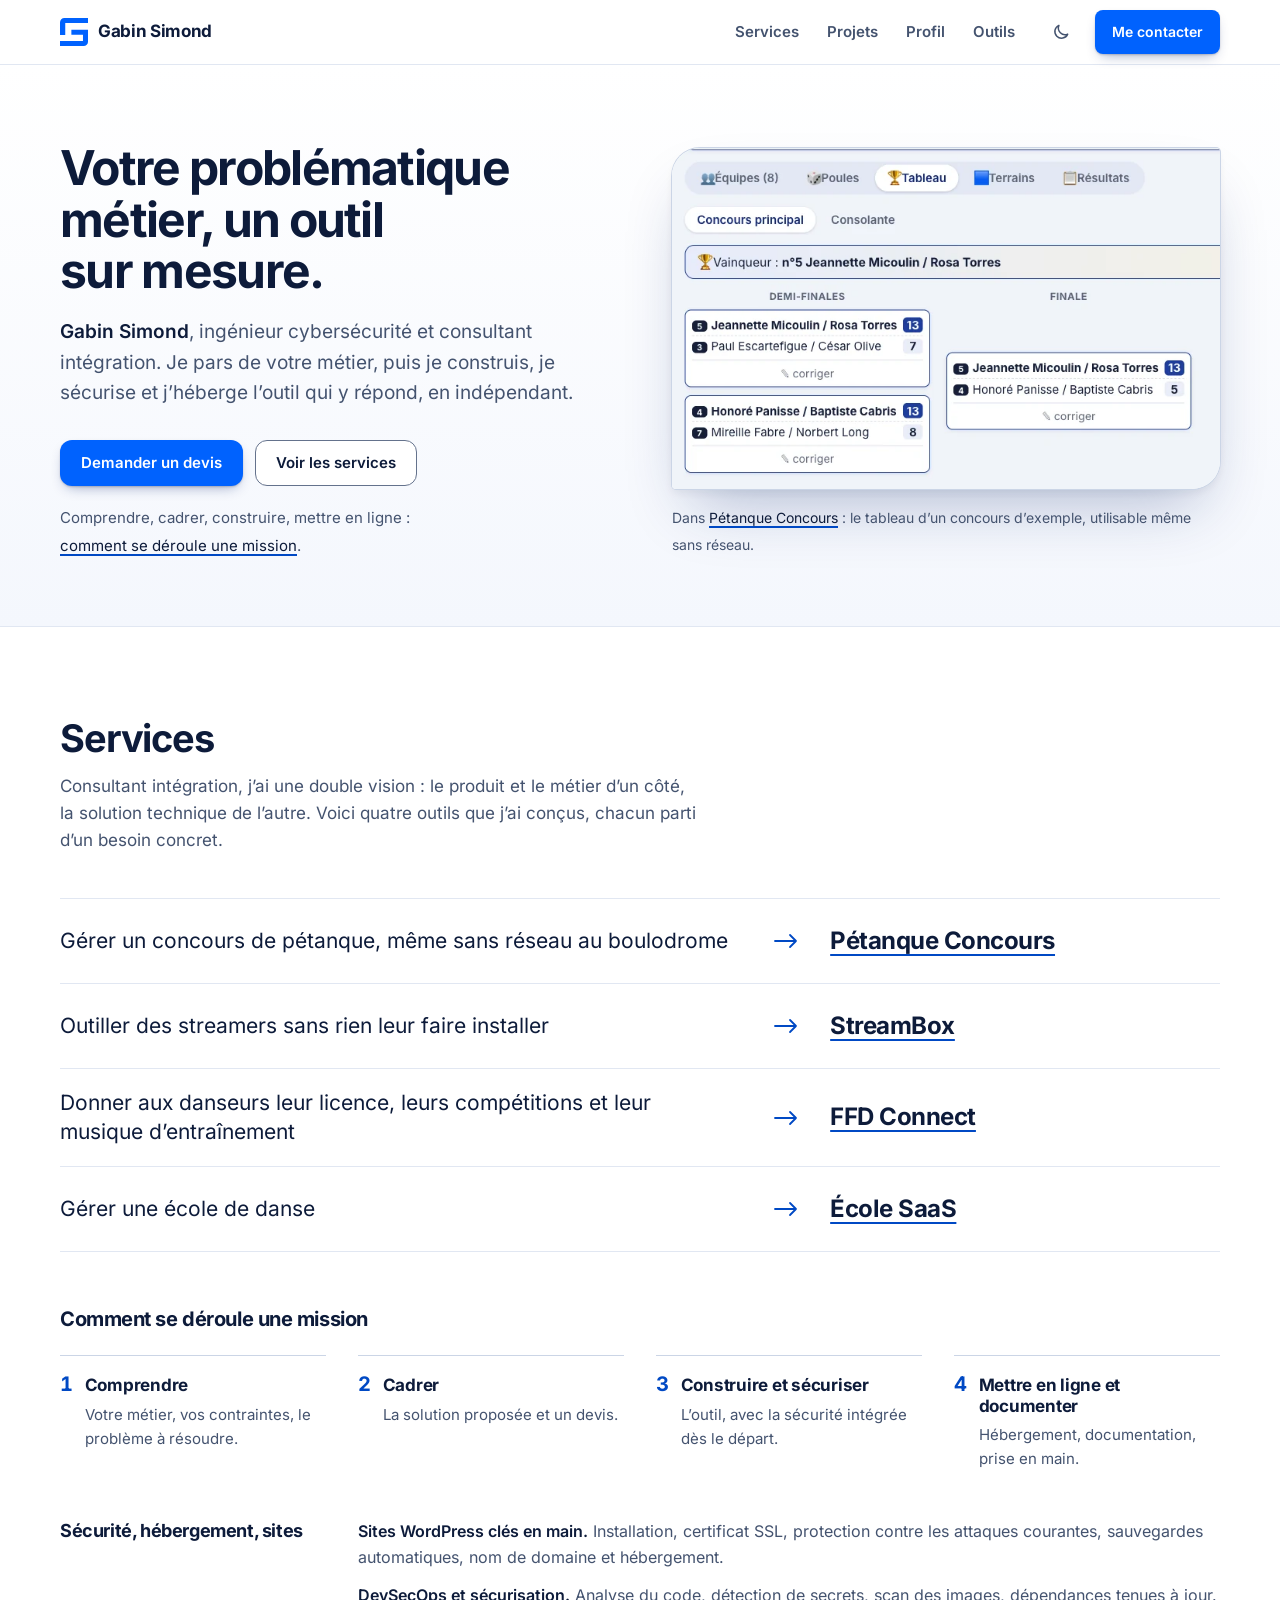
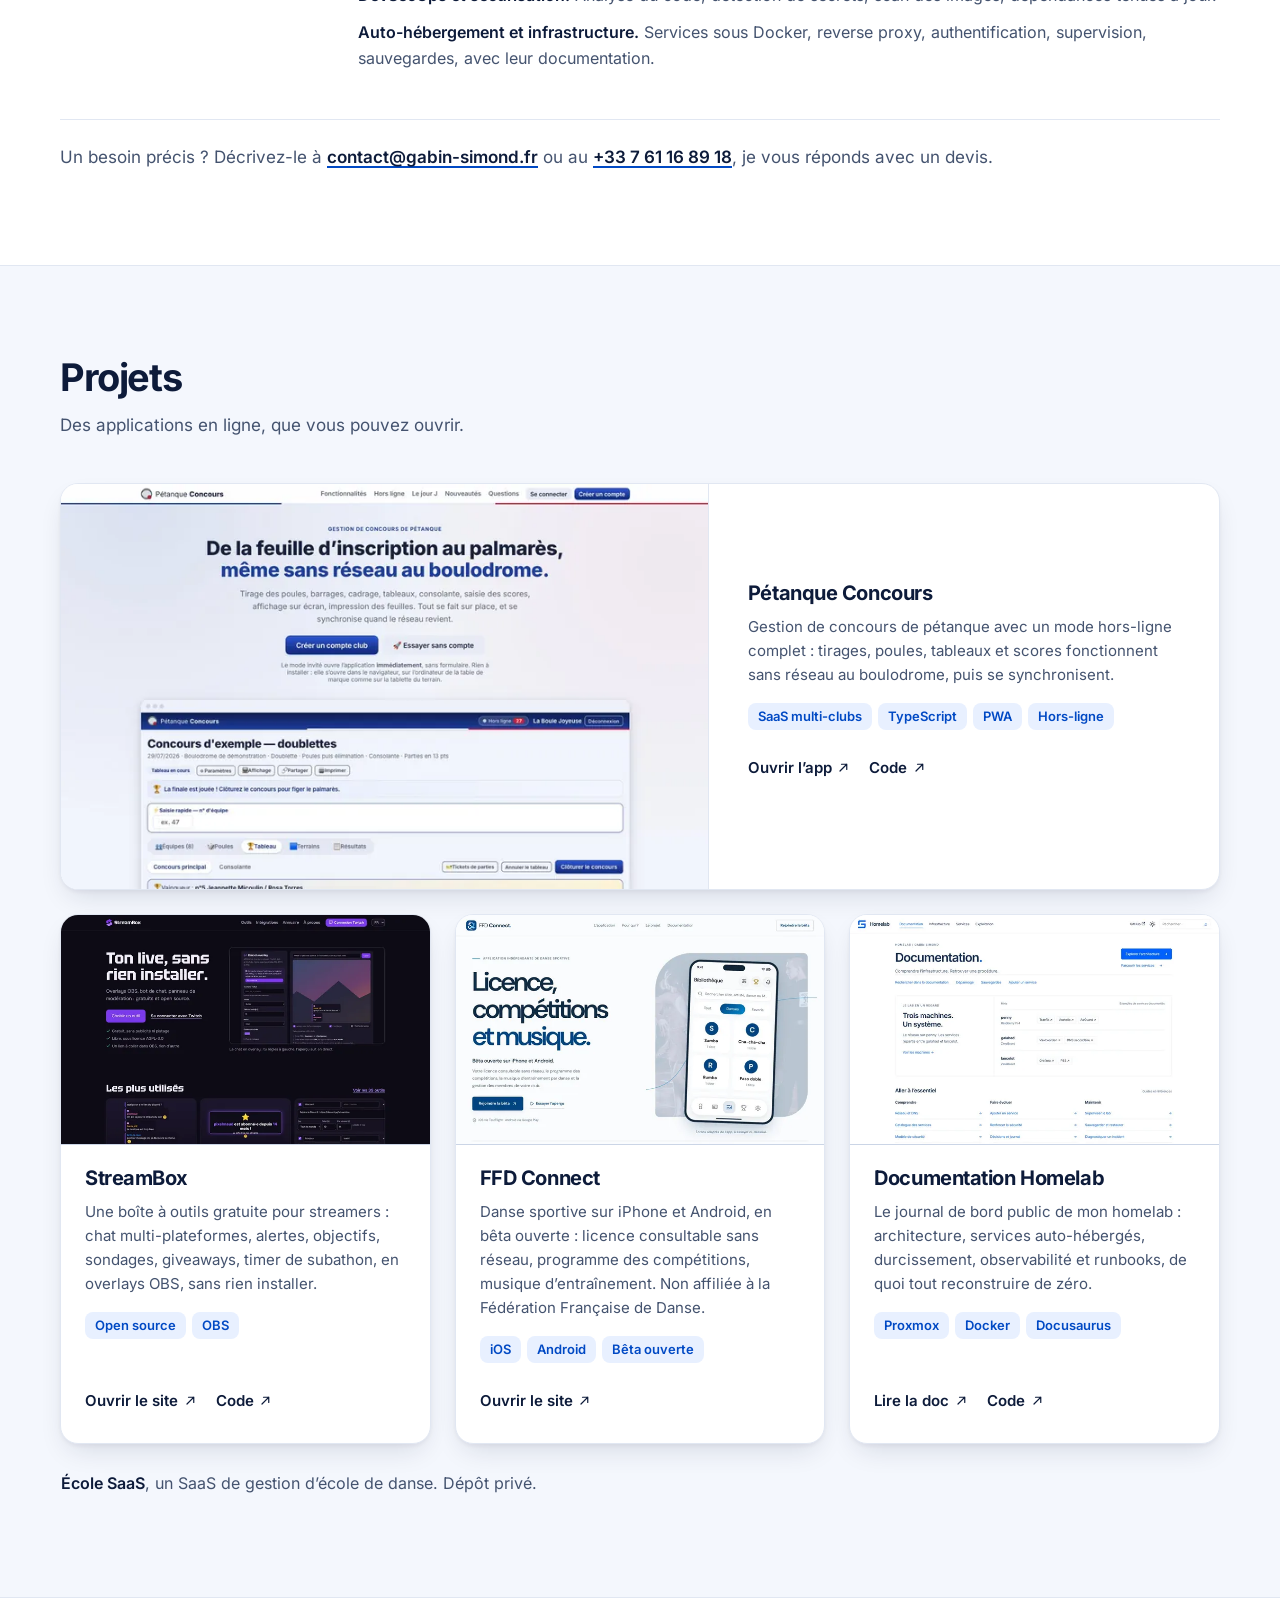
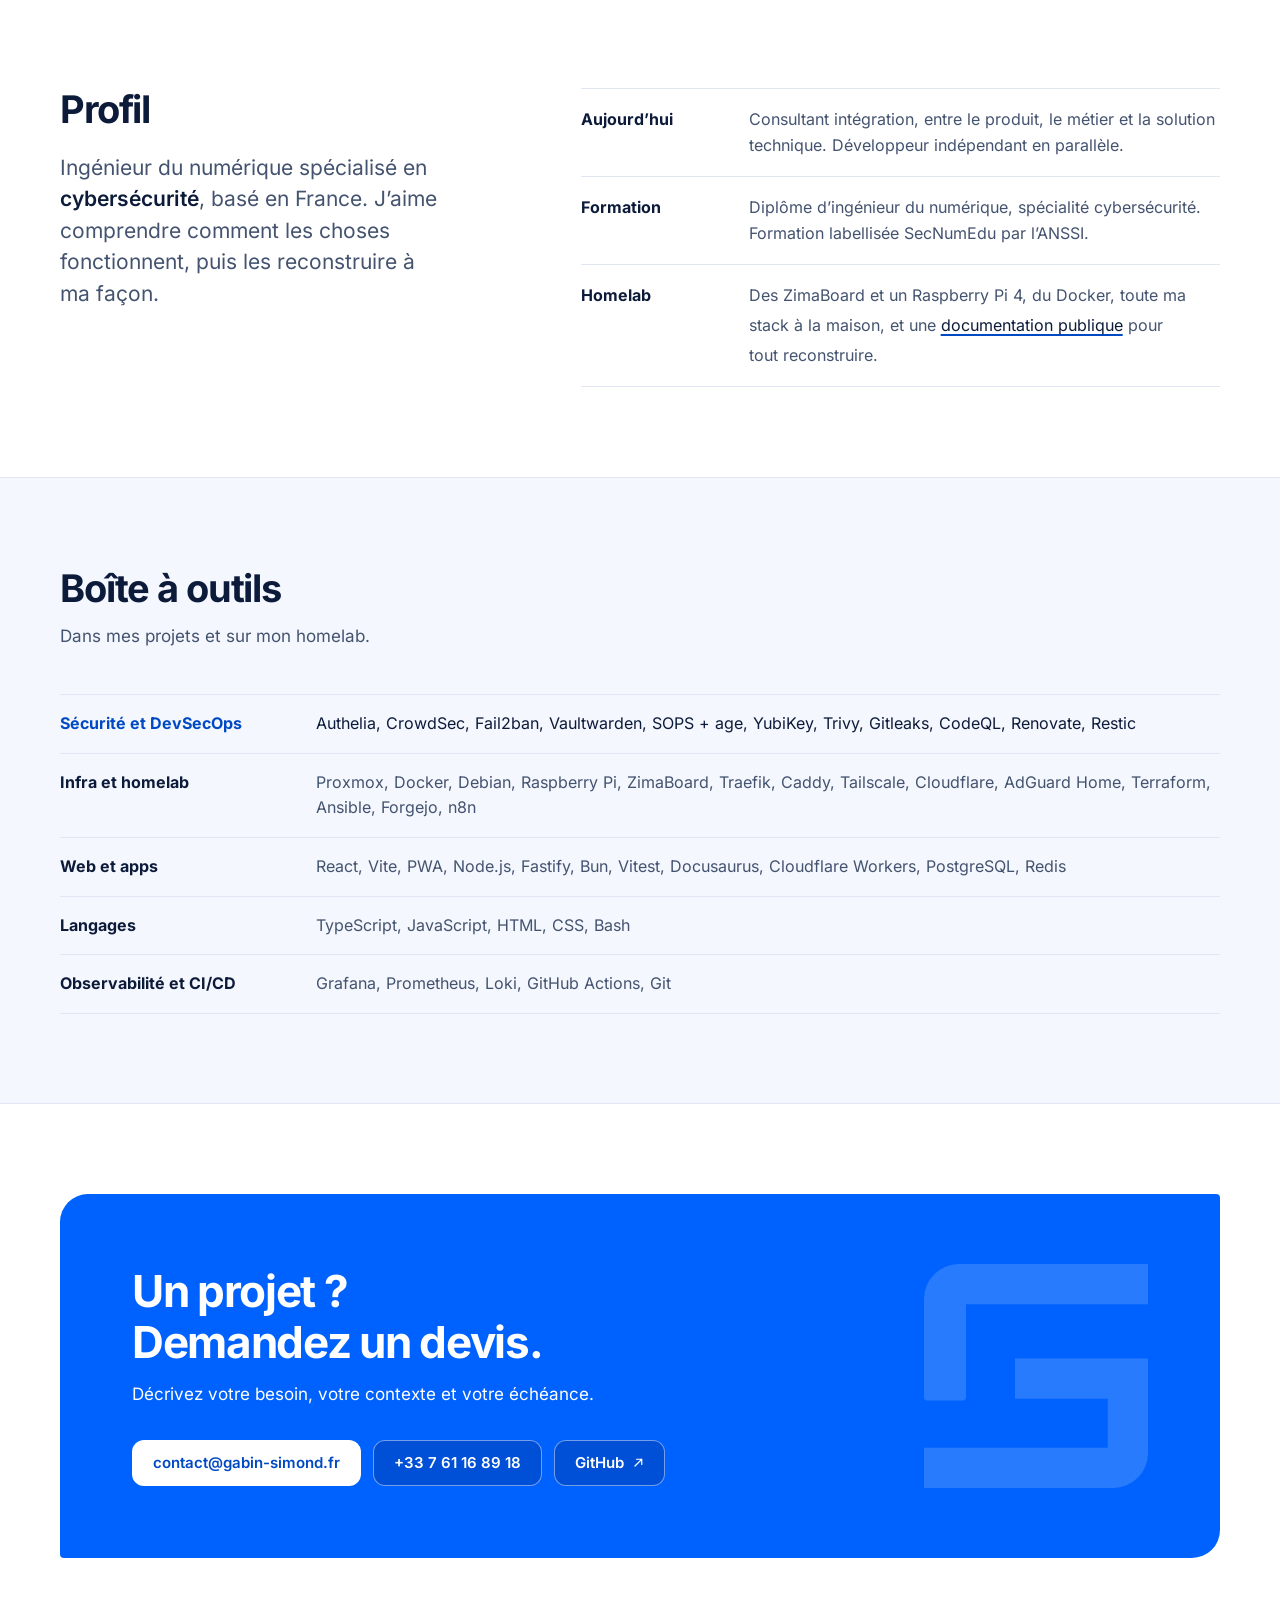
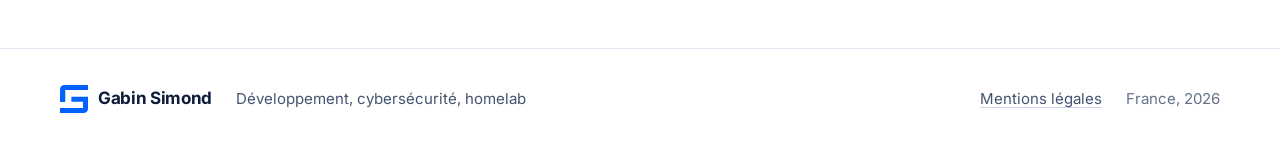
==== commit 679a745e: "Apply the fifth four-tool review - fix the projects grid between 769 and 1024px: the featured card  " ====
--- a/index.html
+++ b/index.html
@@ -81,7 +81,7 @@
           <a class="frame" href="#p-petanque" tabindex="-1" aria-hidden="true">
             <picture>
               <source type="image/webp" srcset="images/screens/petanque-tableau.webp">
-              <img src="images/screens/petanque-tableau.jpg" width="707" height="420" alt="" fetchpriority="high">
+              <img src="images/screens/petanque-tableau.jpg" width="707" height="440" alt="" fetchpriority="high">
             </picture>
           </a>
           <figcaption>Dans <a href="#p-petanque">Pétanque Concours</a>&nbsp;: le tableau d’un concours d’exemple, utilisable même sans réseau.</figcaption>
--- a/style.css
+++ b/style.css
@@ -207,7 +207,7 @@
 .hero__stage figcaption { margin-block-start: 0.875rem; font-size: 0.875rem; color: var(--ink-2); }
 /* The frame takes the logo's geometry: two rounded corners, two cut ones */
 .frame {
-  display: block; overflow: hidden; aspect-ratio: 707 / 420;
+  display: block; overflow: hidden; aspect-ratio: 707 / 440;
   background: var(--card);
   border-radius: var(--r-xl) var(--r-cut) var(--r-xl) var(--r-cut);
   box-shadow: 0 0 0 1px var(--line-strong), var(--shadow-3);
@@ -255,7 +255,7 @@
 @media (max-width: 60rem) { .steps { grid-template-columns: repeat(2, minmax(0, 1fr)); } }
 @media (max-width: 30rem) { .steps { grid-template-columns: minmax(0, 1fr); } }
 
-.also { display: grid; grid-template-columns: repeat(4, minmax(0, 1fr)); gap: 1rem clamp(1rem, 2.5vw, 2rem); margin-block-start: clamp(2rem, 4vw, 3rem); }
+.also { display: grid; align-items: baseline; grid-template-columns: repeat(4, minmax(0, 1fr)); gap: 1rem clamp(1rem, 2.5vw, 2rem); margin-block-start: clamp(2rem, 4vw, 3rem); }
 .also h3 { font-size: 1.125rem; }
 .also__list { grid-column: 2 / -1; display: grid; gap: 0.75rem; color: var(--ink-2); }
 @media (max-width: 46rem) { .also { grid-template-columns: minmax(0, 1fr); } .also__list { grid-column: auto; } }
@@ -289,7 +289,13 @@
 }
 .project__links a:hover { color: var(--blue-text); }
 .private { margin-block-start: 1rem; margin-inline-start: -0.875rem; padding: 0.625rem 0.875rem; border: 1px solid transparent; border-radius: var(--r-sm); color: var(--ink-2); }
-@media (max-width: 64rem) { .project { grid-column: span 3; } .project:nth-child(4) { grid-column: 1 / -1; } }
+@media (max-width: 64rem) { .project { grid-column: span 3; } .project--lead, .project:nth-child(4) { grid-column: 1 / -1; } }
+@media (min-width: 48.0625rem) and (max-width: 64rem) {
+  .project:nth-child(4) { flex-direction: row; }
+  .project:nth-child(4) .project__shot { flex: 0 0 56%; border-block-end: 0; border-inline-end: 1px solid var(--line); }
+  .project:nth-child(4) .project__body { justify-content: center; padding: clamp(1.5rem, 3vw, 2.5rem); }
+  .project:nth-child(4) .project__links { margin-block-start: 0; }
+}
 @media (max-width: 48rem) {
   .project, .project:nth-child(4) { grid-column: 1 / -1; }
   .project--lead { flex-direction: column; }
@@ -341,12 +347,14 @@
 .foot__end a { display: inline-flex; align-items: center; min-height: 2.75rem; color: var(--ink-2); text-decoration: underline; text-decoration-color: var(--line-strong); text-underline-offset: 0.2em; transition: color 0.2s var(--ease); }
 .foot__end a:hover { color: var(--ink); }
 
-/* Legal page */
+/* Legal and not-found pages */
+.page-short { min-height: 100dvh; display: flex; flex-direction: column; }
+.page-short main { flex: 1; }
 .legal__in { max-width: 40rem; margin-inline: max(var(--gutter), (100% - 72.5rem) / 2) auto; }
 .legal h1 { font-size: clamp(2rem, 1.4rem + 2.4vw, 2.75rem); letter-spacing: -0.03em; }
 .legal h2 { margin-block: 2.5rem 0.75rem; font-size: 1.25rem; letter-spacing: -0.02em; }
 .legal p { color: var(--ink-2); }
-.legal p + p { margin-block-start: 0.75rem; }
+.legal p + p, .legal h1 + p { margin-block-start: 0.75rem; }
 .legal a { color: var(--ink); text-decoration: underline; text-decoration-color: var(--blue-text); text-decoration-thickness: 1.5px; text-underline-offset: 0.2em; transition: color 0.2s var(--ease); }
 .legal a:hover { color: var(--blue-text); }
 .legal__list { margin-block-start: 1rem; border-block-start: 1px solid var(--line); }
@@ -355,7 +363,7 @@
 .legal__list dd { color: var(--ink-2); }
 .legal__list a { display: inline-block; padding-block: 0.25rem; }
 .legal__back a { display: inline-flex; align-items: center; min-height: 2.75rem; }
-.legal__back { margin-block-start: 2.5rem; }
+.legal .legal__back { margin-block-start: 2.5rem; }
 @media (max-width: 34rem) { .legal__list div { grid-template-columns: minmax(0, 1fr); } }
 
 /* ---------- Motion: one load sequence ---------- */
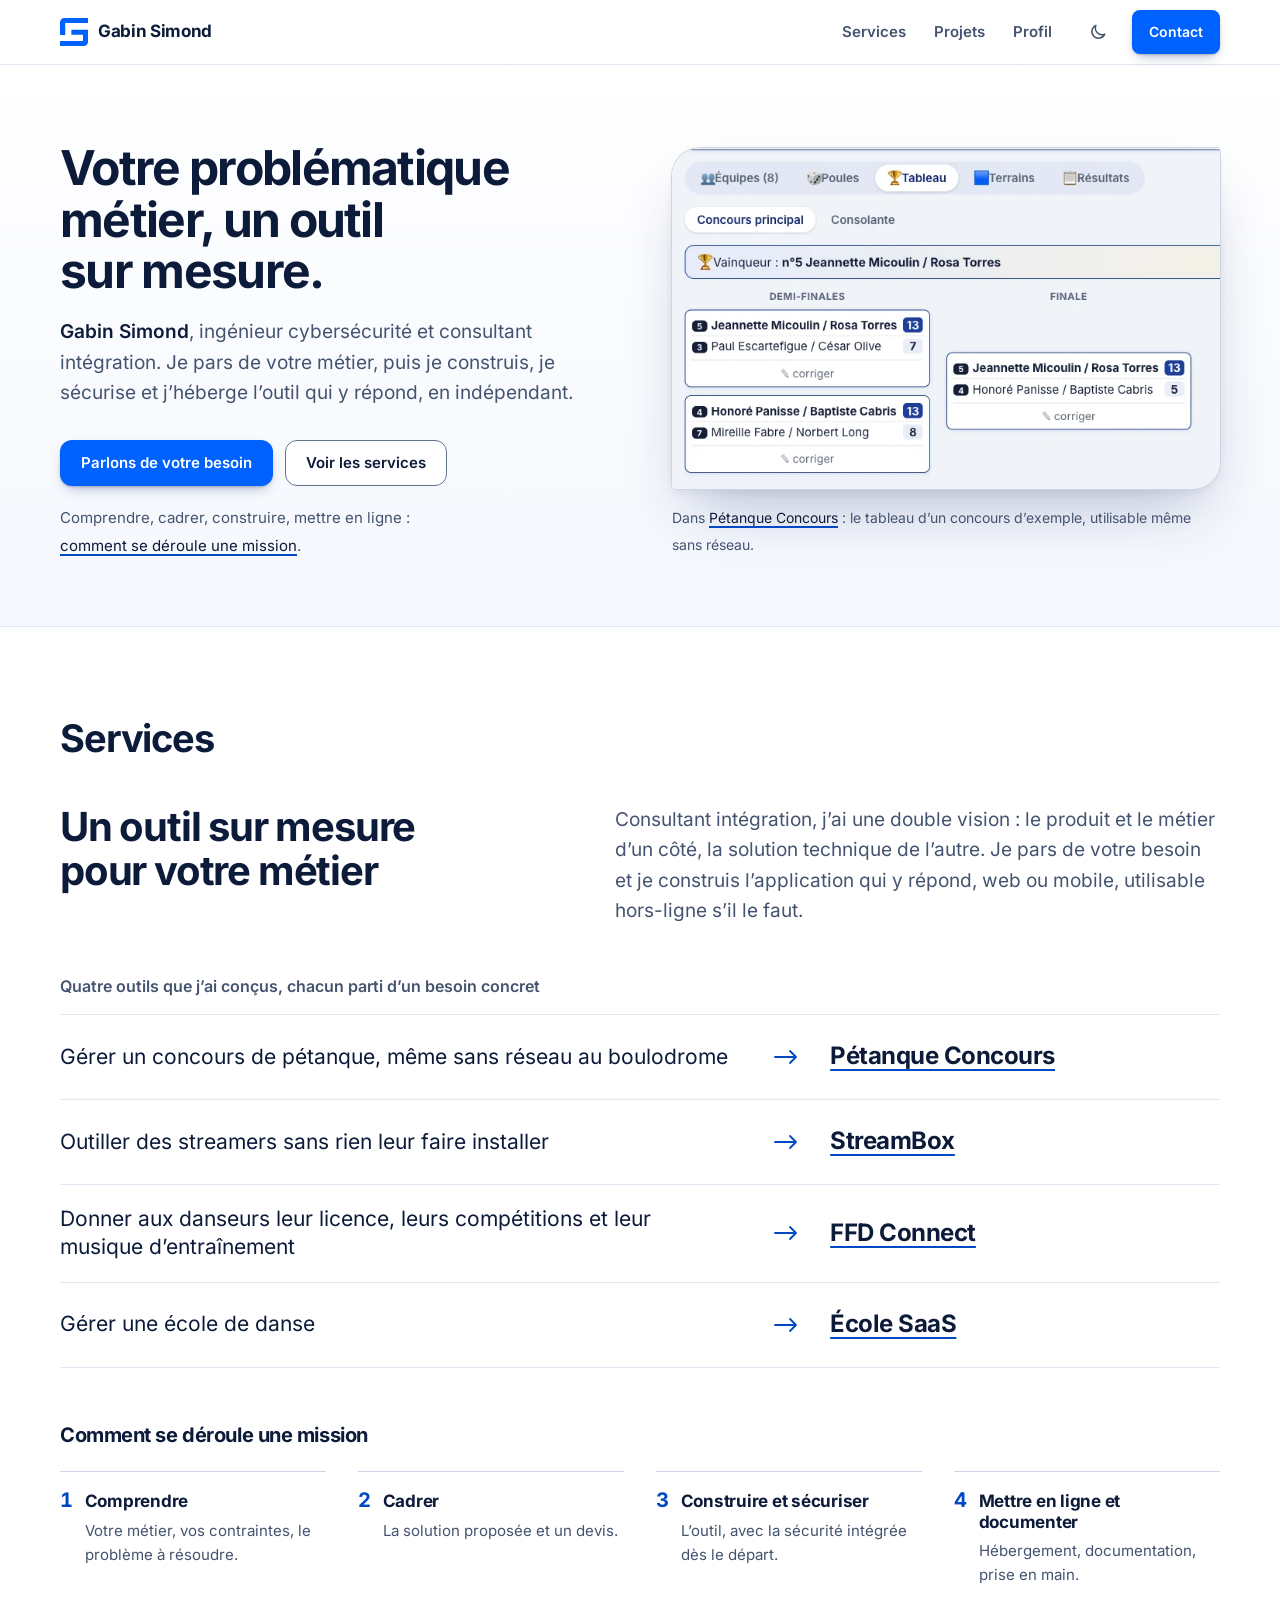
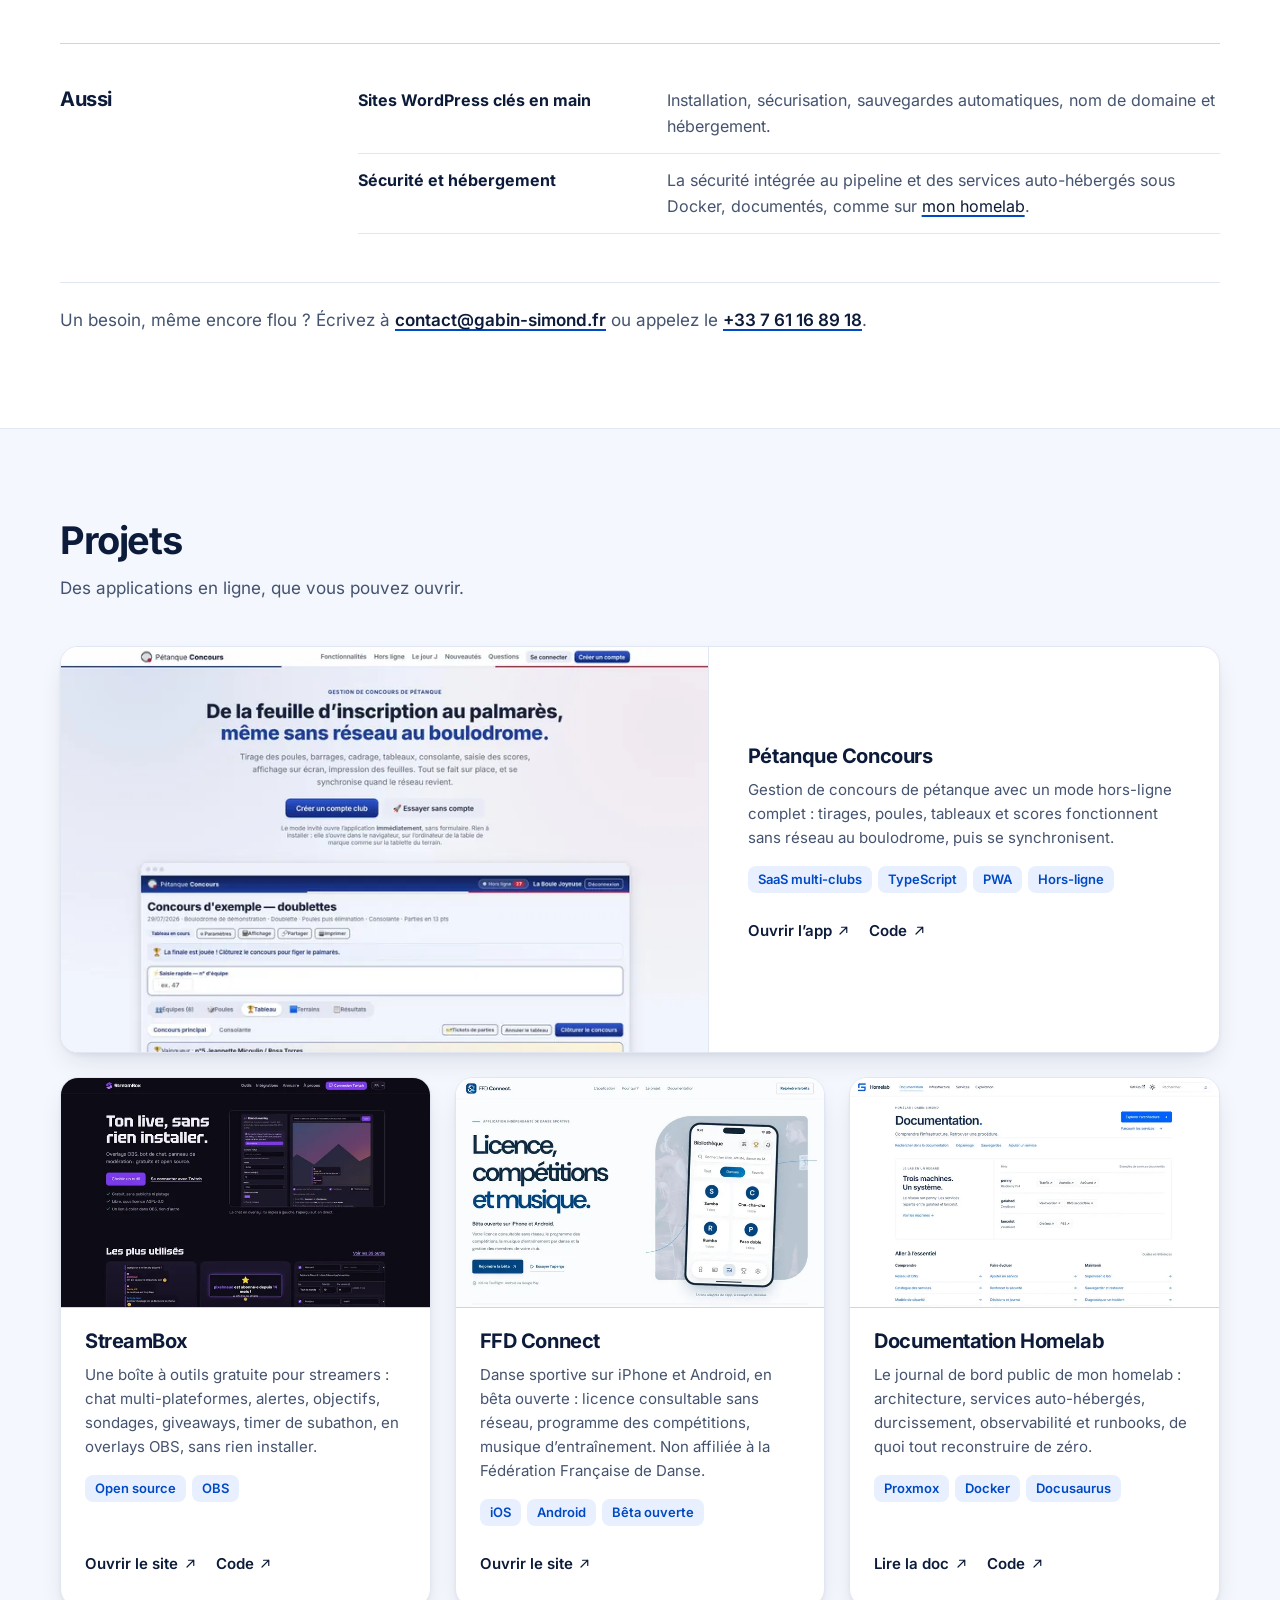
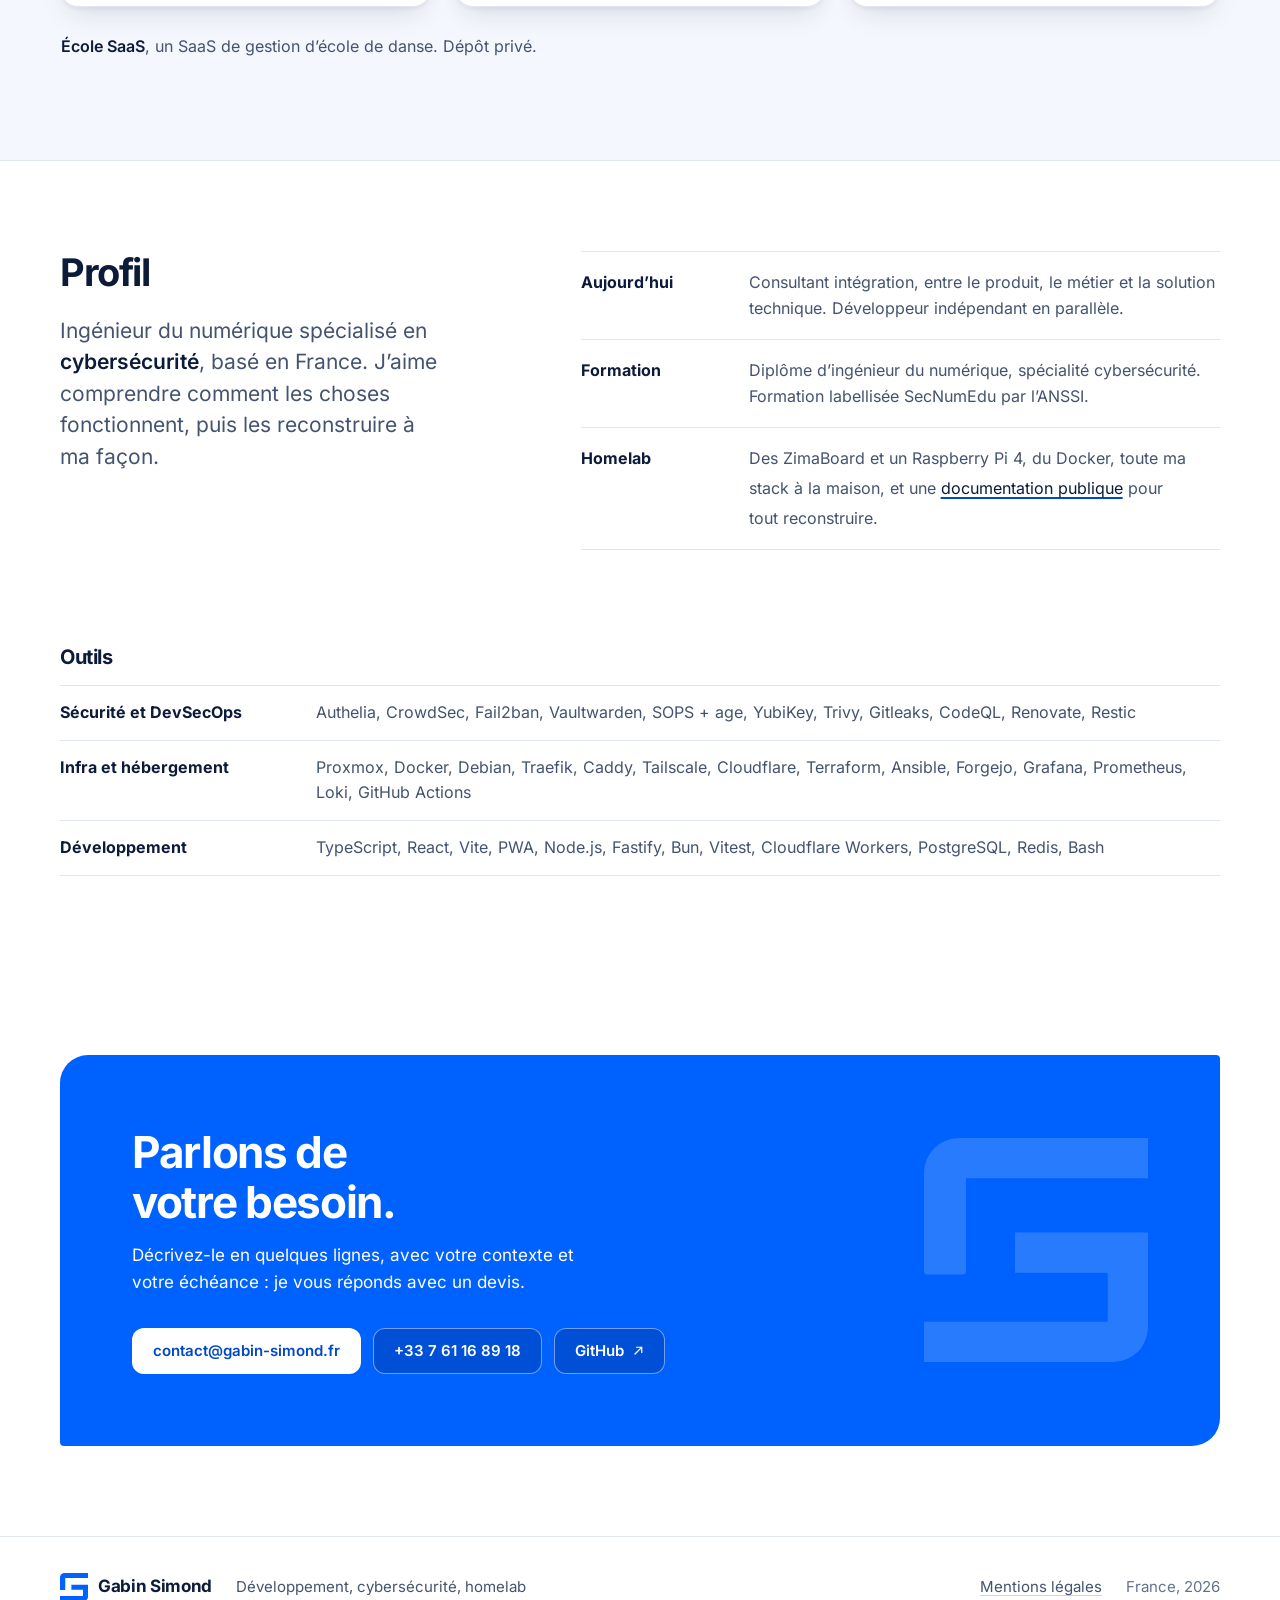
==== commit 41b4e48f: "Lead Services with the main offer, unify the call to action, compact the toolbox After an external r" ====
--- a/index.html
+++ b/index.html
@@ -54,14 +54,13 @@
           <li><a href="#services">Services</a></li>
           <li><a href="#projets">Projets</a></li>
           <li><a href="#profil">Profil</a></li>
-          <li><a href="#outils">Outils</a></li>
         </ul>
       </nav>
       <button class="theme" type="button" id="theme-toggle" aria-label="Passer au thème sombre">
         <svg class="theme__moon" viewBox="0 0 24 24" aria-hidden="true"><path d="M20 14.5A8 8 0 0 1 9.5 4a8 8 0 1 0 10.5 10.5z"/></svg>
         <svg class="theme__sun" viewBox="0 0 24 24" aria-hidden="true"><circle cx="12" cy="12" r="4"/><path d="M12 2v2M12 20v2M4.9 4.9l1.4 1.4M17.7 17.7l1.4 1.4M2 12h2M20 12h2M4.9 19.1l1.4-1.4M17.7 6.3l1.4-1.4"/></svg>
       </button>
-      <a class="btn btn--primary btn--sm" href="#contact">Me contacter</a>
+      <a class="btn btn--primary btn--sm" href="#contact">Contact</a>
     </div>
   </header>
 
@@ -72,7 +71,7 @@
           <h1>Votre problématique métier, un outil sur mesure.</h1>
           <p class="hero__lead"><strong>Gabin Simond</strong>, ingénieur cybersécurité et consultant intégration. Je pars de votre métier, puis je construis, je sécurise et j’héberge l’outil qui y répond, en indépendant.</p>
           <div class="actions">
-            <a class="btn btn--primary" href="#contact">Demander un devis</a>
+            <a class="btn btn--primary" href="#contact">Parlons de votre besoin</a>
             <a class="btn btn--ghost" href="#services">Voir les services</a>
           </div>
           <p class="hero__more">Comprendre, cadrer, construire, mettre en ligne&nbsp;: <a href="#t-methode">comment se déroule une mission</a>.</p>
@@ -93,9 +92,13 @@
       <div class="wrap">
         <div class="head">
           <h2 id="t-services">Services</h2>
-          <p>Consultant intégration, j’ai une double vision&nbsp;: le produit et le métier d’un côté, la solution technique de l’autre. Voici quatre outils que j’ai conçus, chacun parti d’un besoin concret.</p>
-        </div>
-        <ul class="needs" aria-label="Du besoin à l’outil">
+        </div>
+        <div class="offer">
+          <h3>Un outil sur mesure pour votre métier</h3>
+          <p>Consultant intégration, j’ai une double vision&nbsp;: le produit et le métier d’un côté, la solution technique de l’autre. Je pars de votre besoin et je construis l’application qui y répond, web ou mobile, utilisable hors-ligne s’il le faut.</p>
+        </div>
+        <p class="needs__label" id="t-preuves">Quatre outils que j’ai conçus, chacun parti d’un besoin concret</p>
+        <ul class="needs" aria-labelledby="t-preuves">
           <li class="need">
             <p class="need__problem">Gérer un concours de pétanque, même sans réseau au boulodrome</p>
             <svg class="arr" viewBox="0 0 24 16" aria-hidden="true"><path d="M1 8h21M16 2l6 6-6 6" fill="none" stroke="currentColor" stroke-width="1.8" stroke-linecap="round" stroke-linejoin="round"/></svg>
@@ -139,14 +142,19 @@
           </ol>
         </div>
         <div class="also">
-          <h3>Sécurité, hébergement, sites</h3>
-          <ul class="also__list">
-            <li><strong>Sites WordPress clés en main.</strong> Installation, certificat SSL, protection contre les attaques courantes, sauvegardes automatiques, nom de domaine et hébergement.</li>
-            <li><strong>DevSecOps et sécurisation.</strong> Analyse du code, détection de secrets, scan des images, dépendances tenues à&nbsp;jour.</li>
-            <li><strong>Auto-hébergement et infrastructure.</strong> Services sous Docker, reverse proxy, authentification, supervision, sauvegardes, avec leur documentation.</li>
-          </ul>
-        </div>
-        <p class="quote">Un besoin précis&nbsp;? Décrivez-le à <a href="mailto:contact@gabin-simond.fr?subject=Demande%20de%20devis">contact@gabin-simond.fr</a> ou au <a href="tel:+33761168918">+33&nbsp;7&nbsp;61&nbsp;16&nbsp;89&nbsp;18</a>, je vous réponds avec un devis.</p>
+          <h3>Aussi</h3>
+          <dl class="also__list">
+            <div class="also__row">
+              <dt>Sites WordPress clés en main</dt>
+              <dd>Installation, sécurisation, sauvegardes automatiques, nom de domaine et hébergement.</dd>
+            </div>
+            <div class="also__row">
+              <dt>Sécurité et hébergement</dt>
+              <dd>La sécurité intégrée au pipeline et des services auto-hébergés sous Docker, documentés, comme sur <a href="#p-homelab">mon homelab</a>.</dd>
+            </div>
+          </dl>
+        </div>
+        <p class="quote">Un besoin, même encore flou&nbsp;? Écrivez à <a href="mailto:contact@gabin-simond.fr?subject=Parlons%20de%20votre%20besoin&amp;body=Bonjour%2C%0A%0AMon%20besoin%20%3A%0A%0AMon%20contexte%20%3A%0A%0AMon%20%C3%A9ch%C3%A9ance%20%3A%0A">contact@gabin-simond.fr</a> ou appelez le <a href="tel:+33761168918">+33&nbsp;7&nbsp;61&nbsp;16&nbsp;89&nbsp;18</a>.</p>
       </div>
     </section>
 
@@ -238,37 +246,23 @@
             <dd>Des ZimaBoard et un Raspberry Pi 4, du Docker, toute ma stack à la maison, et une <a href="#p-homelab">documentation publique</a> pour tout&nbsp;reconstruire.</dd>
           </div>
         </dl>
-      </div>
-    </section>
-
-    <section class="section section--wash section--tools" id="outils" aria-labelledby="t-outils">
-      <div class="wrap">
-        <div class="head">
-          <h2 id="t-outils">Boîte à outils</h2>
-          <p>Dans mes projets et sur mon homelab.</p>
-        </div>
-        <dl class="toolrows">
-          <div class="toolrow">
-            <dt>Sécurité et DevSecOps</dt>
-            <dd>Authelia, CrowdSec, Fail2ban, Vaultwarden, SOPS + age, YubiKey, Trivy, Gitleaks, CodeQL, Renovate, Restic</dd>
-          </div>
-          <div class="toolrow">
-            <dt>Infra et homelab</dt>
-            <dd>Proxmox, Docker, Debian, Raspberry Pi, ZimaBoard, Traefik, Caddy, Tailscale, Cloudflare, AdGuard Home, Terraform, Ansible, Forgejo, n8n</dd>
-          </div>
-          <div class="toolrow">
-            <dt>Web et apps</dt>
-            <dd>React, Vite, PWA, Node.js, Fastify, Bun, Vitest, Docusaurus, Cloudflare Workers, PostgreSQL, Redis</dd>
-          </div>
-          <div class="toolrow">
-            <dt>Langages</dt>
-            <dd>TypeScript, JavaScript, HTML, CSS, Bash</dd>
-          </div>
-          <div class="toolrow">
-            <dt>Observabilité et CI/CD</dt>
-            <dd>Grafana, Prometheus, Loki, GitHub Actions, Git</dd>
-          </div>
-        </dl>
+        <div class="tools" id="outils">
+          <h3>Outils</h3>
+          <dl class="toolrows">
+            <div class="toolrow">
+              <dt>Sécurité et DevSecOps</dt>
+              <dd>Authelia, CrowdSec, Fail2ban, Vaultwarden, SOPS + age, YubiKey, Trivy, Gitleaks, CodeQL, Renovate, Restic</dd>
+            </div>
+            <div class="toolrow">
+              <dt>Infra et hébergement</dt>
+              <dd>Proxmox, Docker, Debian, Traefik, Caddy, Tailscale, Cloudflare, Terraform, Ansible, Forgejo, Grafana, Prometheus, Loki, GitHub Actions</dd>
+            </div>
+            <div class="toolrow">
+              <dt>Développement</dt>
+              <dd>TypeScript, React, Vite, PWA, Node.js, Fastify, Bun, Vitest, Cloudflare Workers, PostgreSQL, Redis, Bash</dd>
+            </div>
+          </dl>
+        </div>
       </div>
     </section>
 
@@ -276,10 +270,10 @@
       <div class="wrap">
         <div class="contact">
           <svg class="contact__logo" viewBox="0 0 256 256" aria-hidden="true"><path d="M40 0H256V46H48V152a4 4 0 0 1-4 4H4a4 4 0 0 1-4-4V40A40 40 0 0 1 40 0ZM104 108H256V216a40 40 0 0 1-40 40H0V210H210V154H104Z"/></svg>
-          <h2 id="t-contact">Un projet&nbsp;? Demandez un devis.</h2>
-          <p class="contact__lead">Décrivez votre besoin, votre contexte et votre échéance.</p>
+          <h2 id="t-contact">Parlons de votre besoin.</h2>
+          <p class="contact__lead">Décrivez-le en quelques lignes, avec votre contexte et votre échéance&nbsp;: je vous réponds avec un devis.</p>
           <div class="actions">
-            <a class="btn btn--light" href="mailto:contact@gabin-simond.fr?subject=Demande%20de%20devis">contact@gabin-simond.fr</a>
+            <a class="btn btn--light" href="mailto:contact@gabin-simond.fr?subject=Parlons%20de%20votre%20besoin&amp;body=Bonjour%2C%0A%0AMon%20besoin%20%3A%0A%0AMon%20contexte%20%3A%0A%0AMon%20%C3%A9ch%C3%A9ance%20%3A%0A">contact@gabin-simond.fr</a>
             <a class="btn btn--onblue" href="tel:+33761168918">+33 7 61 16 89 18</a>
             <a class="btn btn--onblue" href="https://github.com/GabinSMD" rel="noopener">GitHub<svg class="ext" viewBox="0 0 16 16" aria-hidden="true"><path d="M6 3h7v7M13 3 4 12" fill="none" stroke="currentColor" stroke-width="1.6" stroke-linecap="round" stroke-linejoin="round"/></svg></a>
           </div>
--- a/style.css
+++ b/style.css
@@ -225,7 +225,13 @@
 .head { margin-block-end: clamp(1.75rem, 4vw, 2.75rem); }
 .head p { margin-block-start: 0.75rem; max-width: 40rem; font-size: 1.0625rem; color: var(--ink-2); }
 
-/* Services: from the need to the tool */
+/* Services: one main offer, proved by the tools; two secondary lines */
+.offer { display: grid; grid-template-columns: minmax(0, 5fr) minmax(0, 6fr); gap: 1rem clamp(1.5rem, 4vw, 4rem); align-items: start; margin-block-end: clamp(2rem, 4vw, 3rem); }
+.offer h3 { font-size: clamp(1.625rem, 1.1rem + 2vw, 2.5rem); letter-spacing: -0.03em; line-height: 1.1; }
+.offer p { font-size: clamp(1.0625rem, 1rem + 0.3vw, 1.1875rem); color: var(--ink-2); }
+.needs__label { margin-block-end: 0.875rem; font-weight: 600; color: var(--ink-2); }
+@media (max-width: 60rem) { .offer { grid-template-columns: minmax(0, 1fr); } }
+
 .needs { border-block-start: 1px solid var(--line); }
 .need {
   display: grid; grid-template-columns: minmax(0, 7fr) auto minmax(0, 4fr); align-items: center; gap: 1rem clamp(1rem, 3vw, 2rem);
@@ -255,10 +261,16 @@
 @media (max-width: 60rem) { .steps { grid-template-columns: repeat(2, minmax(0, 1fr)); } }
 @media (max-width: 30rem) { .steps { grid-template-columns: minmax(0, 1fr); } }
 
-.also { display: grid; align-items: baseline; grid-template-columns: repeat(4, minmax(0, 1fr)); gap: 1rem clamp(1rem, 2.5vw, 2rem); margin-block-start: clamp(2rem, 4vw, 3rem); }
-.also h3 { font-size: 1.125rem; }
-.also__list { grid-column: 2 / -1; display: grid; gap: 0.75rem; color: var(--ink-2); }
-@media (max-width: 46rem) { .also { grid-template-columns: minmax(0, 1fr); } .also__list { grid-column: auto; } }
+.also { display: grid; align-items: baseline; grid-template-columns: repeat(4, minmax(0, 1fr)); gap: 1rem clamp(1rem, 2.5vw, 2rem); margin-block-start: clamp(2.5rem, 5vw, 3.5rem); padding-block-start: clamp(2rem, 4vw, 2.75rem); border-block-start: 1px solid var(--line-strong); }
+.also h3 { font-size: 1.25rem; }
+.also__list { grid-column: 2 / -1; margin: 0; }
+.also__row { display: grid; grid-template-columns: minmax(0, 1fr) minmax(0, 2fr); gap: 0.25rem clamp(1rem, 2.5vw, 2rem); padding-block: 0.875rem; border-block-end: 1px solid var(--line); }
+.also__row:first-child { padding-block-start: 0; }
+.also__row dt { font-weight: 700; }
+.also__row dd { color: var(--ink-2); }
+.also__row a { color: var(--ink); text-decoration: underline; text-decoration-color: var(--blue-text); text-decoration-thickness: 1.5px; text-underline-offset: 0.2em; transition: color 0.2s var(--ease); }
+.also__row a:hover { color: var(--blue-text); }
+@media (max-width: 46rem) { .also { grid-template-columns: minmax(0, 1fr); } .also__list { grid-column: auto; } .also__row { grid-template-columns: minmax(0, 1fr); } }
 .quote { margin-block-start: clamp(2rem, 4vw, 3rem); padding-block-start: 1.25rem; border-block-start: 1px solid var(--line); font-size: 1.0625rem; color: var(--ink-2); }
 .quote a { display: inline-block; padding-block: 0.25rem; font-weight: 600; }
 
@@ -312,13 +324,13 @@
 @media (max-width: 60rem) { .profil { grid-template-columns: minmax(0, 1fr); } }
 @media (max-width: 34rem) { .fact { grid-template-columns: minmax(0, 1fr); } }
 
-/* Outils */
-.toolrows { border-block-start: 1px solid var(--line); }
-.toolrow { display: grid; grid-template-columns: 14rem minmax(0, 1fr); gap: 0.25rem 2rem; padding-block: 1rem; border-block-end: 1px solid var(--line); }
+/* Outils, inside the profile */
+.tools { grid-column: 1 / -1; margin-block-start: clamp(1rem, 3vw, 2rem); }
+.tools h3 { font-size: 1.25rem; margin-block-end: 1rem; }
+.toolrows { margin: 0; border-block-start: 1px solid var(--line); }
+.toolrow { display: grid; grid-template-columns: 14rem minmax(0, 1fr); gap: 0.25rem 2rem; padding-block: 0.875rem; border-block-end: 1px solid var(--line); }
 .toolrow dt { font-weight: 700; }
 .toolrow dd { color: var(--ink-2); }
-.toolrow:first-child dt { color: var(--blue-text); }
-.toolrow:first-child dd { color: var(--ink); }
 @media (max-width: 48rem) { .toolrow { grid-template-columns: minmax(0, 1fr); } }
 
 /* Contact: a flat panel of the brand blue, cut like the logo */
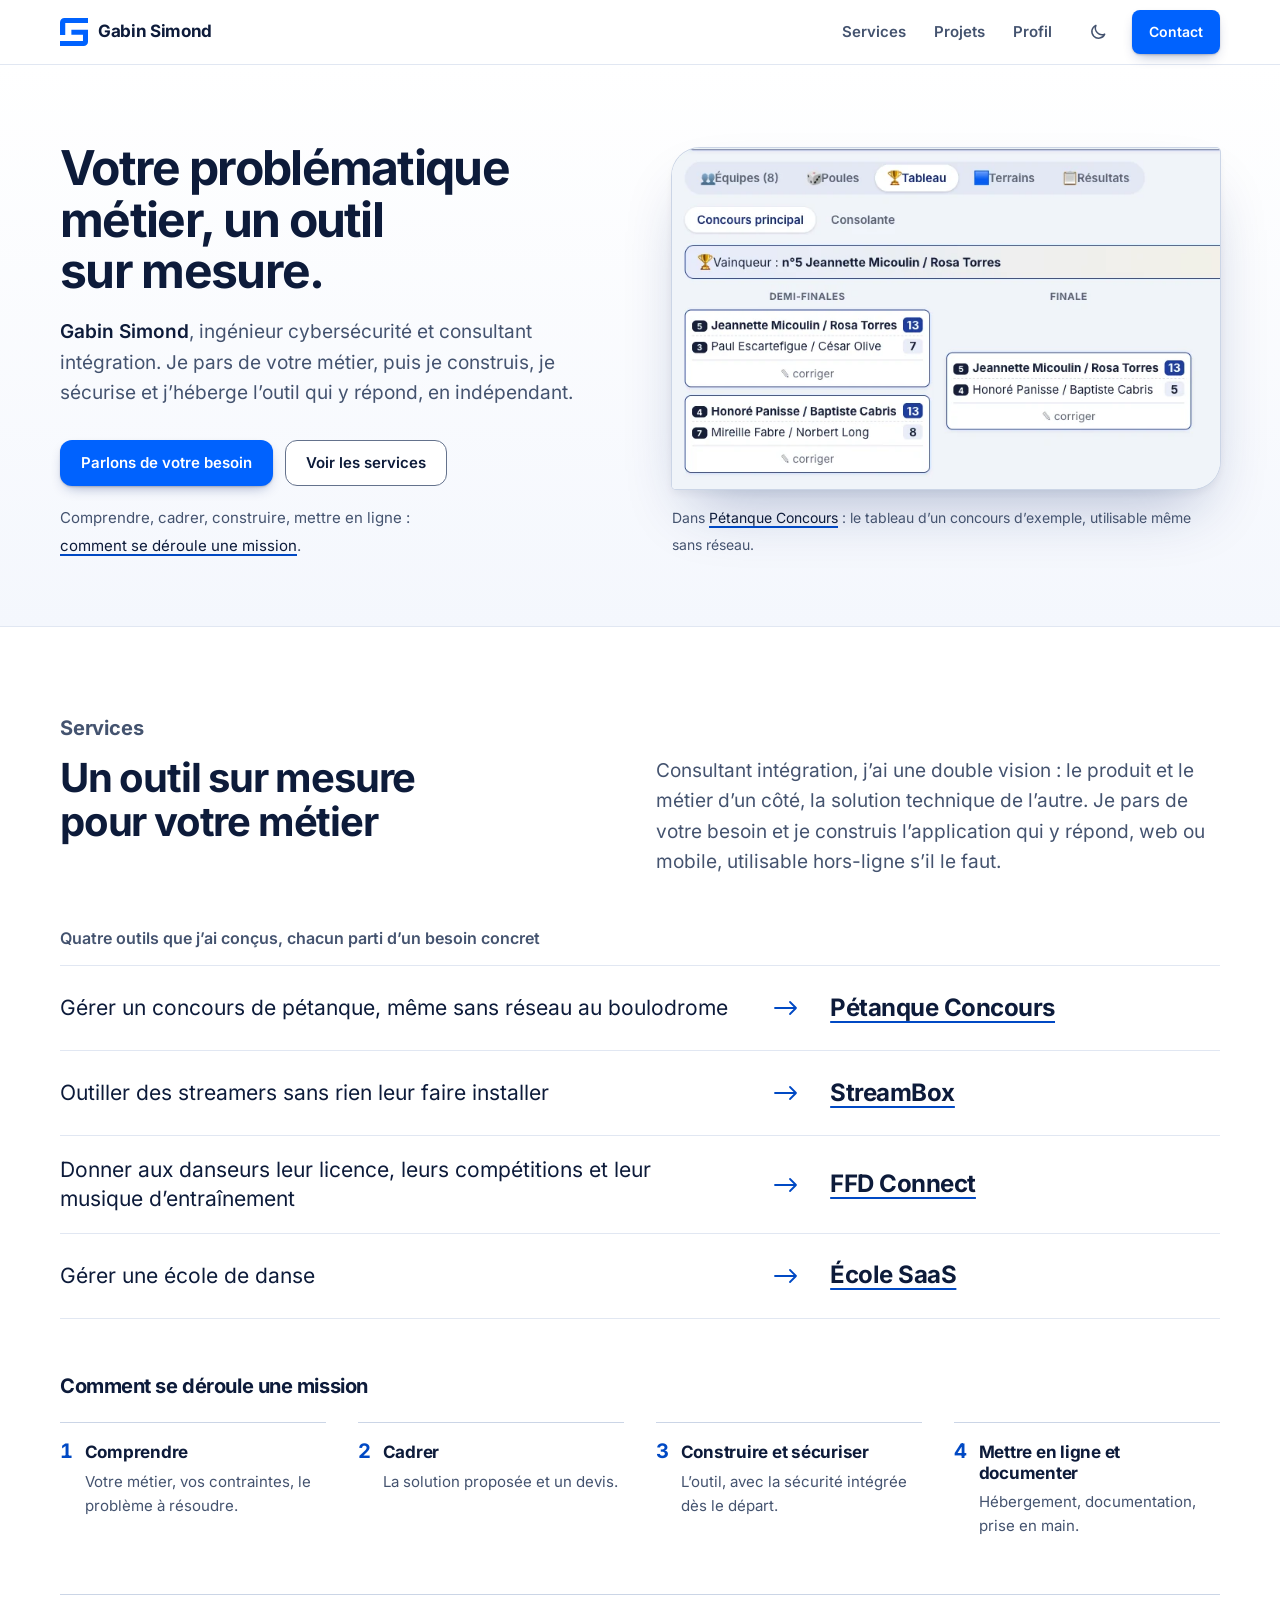
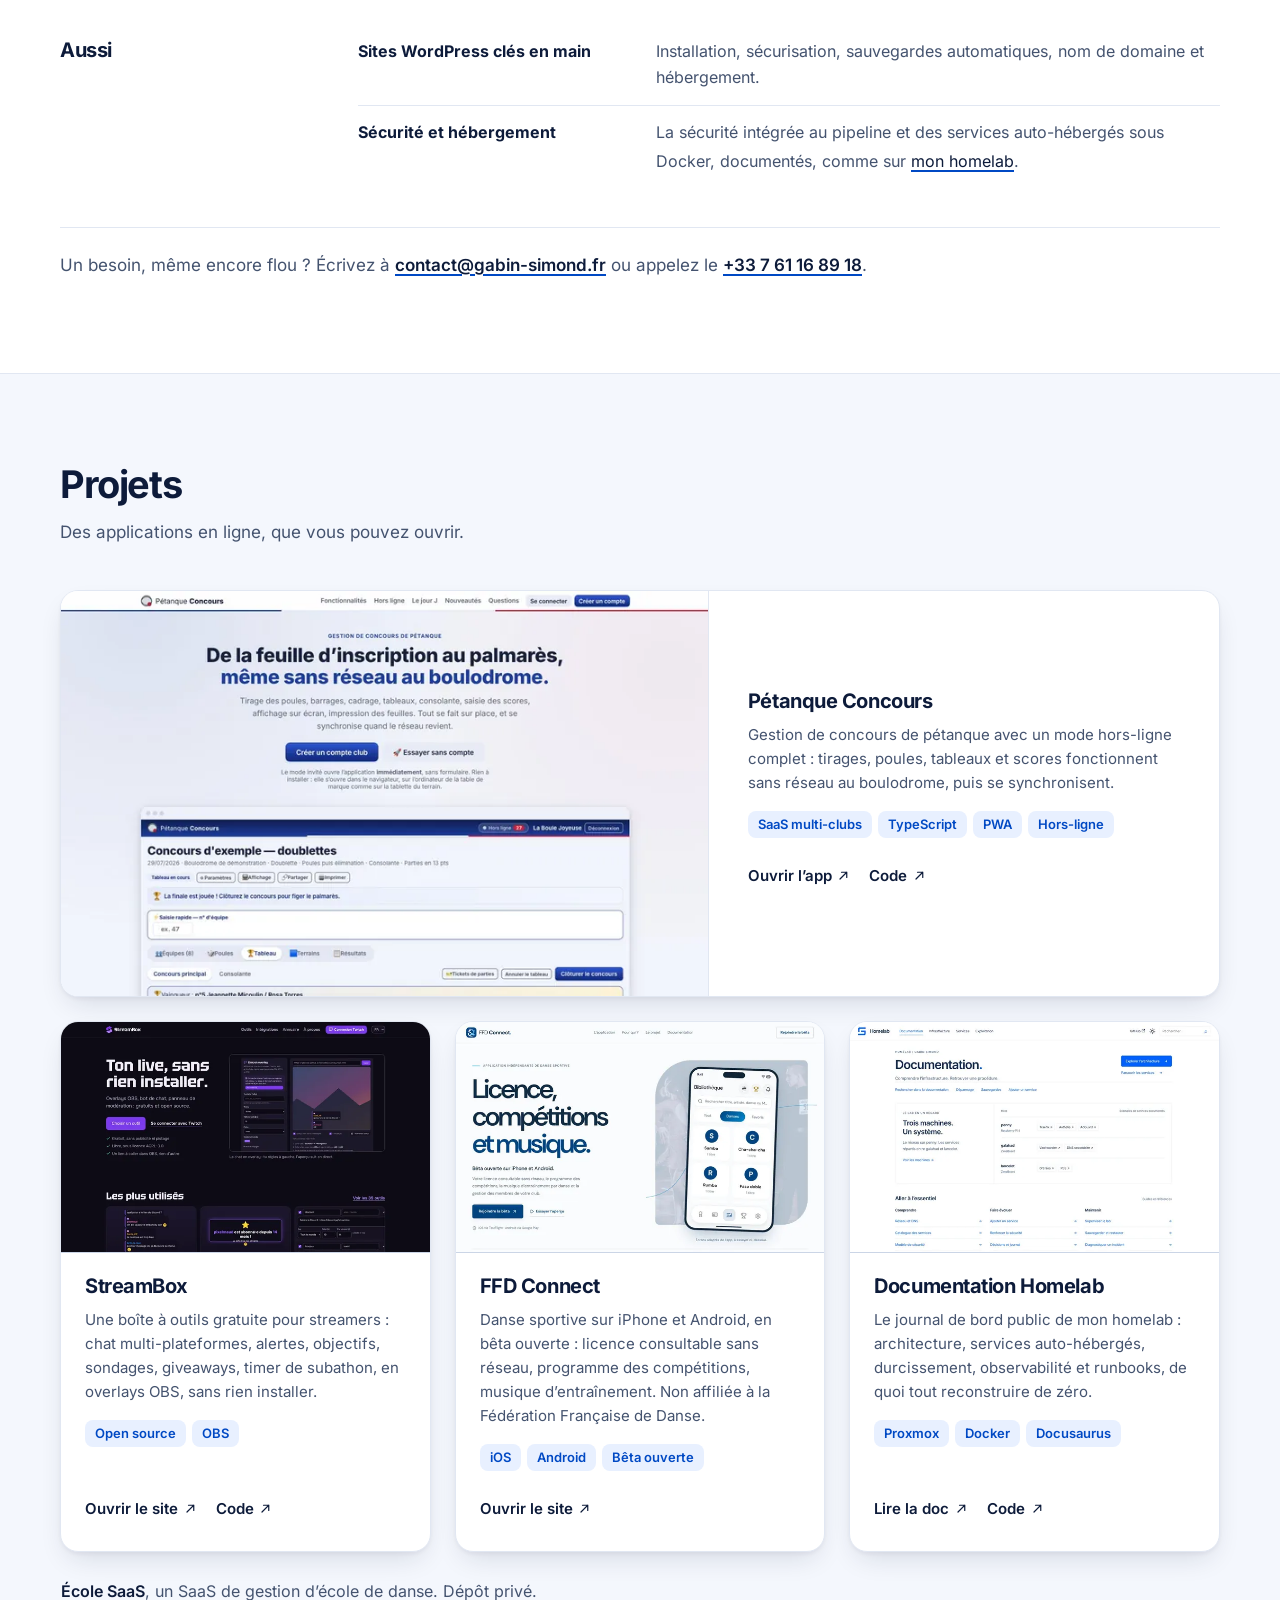
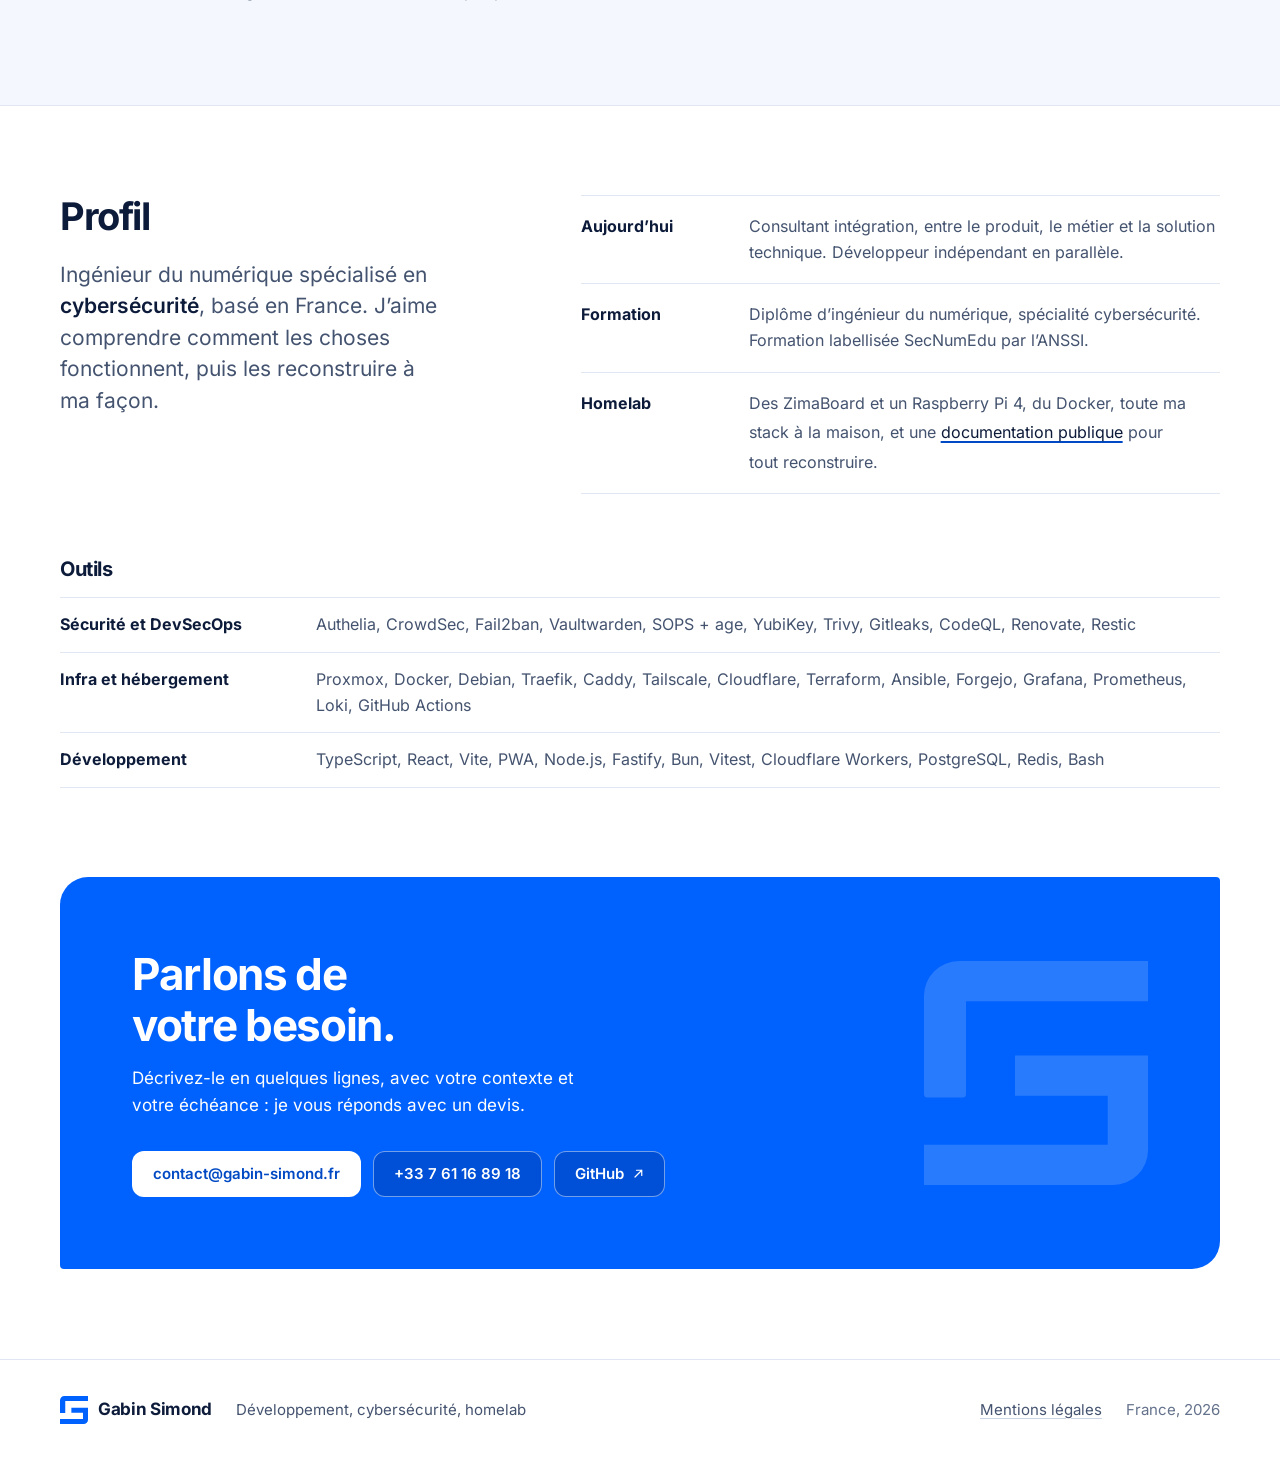
==== commit ccd7ed79: "Apply the four tools' adjustments to the new Services section - the section title steps back so the " ====
--- a/index.html
+++ b/index.html
@@ -98,7 +98,7 @@
           <p>Consultant intégration, j’ai une double vision&nbsp;: le produit et le métier d’un côté, la solution technique de l’autre. Je pars de votre besoin et je construis l’application qui y répond, web ou mobile, utilisable hors-ligne s’il le faut.</p>
         </div>
         <p class="needs__label" id="t-preuves">Quatre outils que j’ai conçus, chacun parti d’un besoin concret</p>
-        <ul class="needs" aria-labelledby="t-preuves">
+        <ul class="needs" role="list" aria-labelledby="t-preuves">
           <li class="need">
             <p class="need__problem">Gérer un concours de pétanque, même sans réseau au boulodrome</p>
             <svg class="arr" viewBox="0 0 24 16" aria-hidden="true"><path d="M1 8h21M16 2l6 6-6 6" fill="none" stroke="currentColor" stroke-width="1.8" stroke-linecap="round" stroke-linejoin="round"/></svg>
@@ -154,7 +154,7 @@
             </div>
           </dl>
         </div>
-        <p class="quote">Un besoin, même encore flou&nbsp;? Écrivez à <a href="mailto:contact@gabin-simond.fr?subject=Parlons%20de%20votre%20besoin&amp;body=Bonjour%2C%0A%0AMon%20besoin%20%3A%0A%0AMon%20contexte%20%3A%0A%0AMon%20%C3%A9ch%C3%A9ance%20%3A%0A">contact@gabin-simond.fr</a> ou appelez le <a href="tel:+33761168918">+33&nbsp;7&nbsp;61&nbsp;16&nbsp;89&nbsp;18</a>.</p>
+        <p class="quote">Un besoin, même encore flou&nbsp;? Écrivez à <a href="mailto:contact@gabin-simond.fr?subject=Mon%20besoin&amp;body=Bonjour%2C%0D%0A%0D%0AMon%20besoin%20%3A%0D%0A%0D%0AMon%20contexte%20%3A%0D%0A%0D%0AMon%20%C3%A9ch%C3%A9ance%20%3A%0D%0A">contact@gabin-simond.fr</a> ou appelez le <a href="tel:+33761168918">+33&nbsp;7&nbsp;61&nbsp;16&nbsp;89&nbsp;18</a>.</p>
       </div>
     </section>
 
@@ -273,7 +273,7 @@
           <h2 id="t-contact">Parlons de votre besoin.</h2>
           <p class="contact__lead">Décrivez-le en quelques lignes, avec votre contexte et votre échéance&nbsp;: je vous réponds avec un devis.</p>
           <div class="actions">
-            <a class="btn btn--light" href="mailto:contact@gabin-simond.fr?subject=Parlons%20de%20votre%20besoin&amp;body=Bonjour%2C%0A%0AMon%20besoin%20%3A%0A%0AMon%20contexte%20%3A%0A%0AMon%20%C3%A9ch%C3%A9ance%20%3A%0A">contact@gabin-simond.fr</a>
+            <a class="btn btn--light" href="mailto:contact@gabin-simond.fr?subject=Mon%20besoin&amp;body=Bonjour%2C%0D%0A%0D%0AMon%20besoin%20%3A%0D%0A%0D%0AMon%20contexte%20%3A%0D%0A%0D%0AMon%20%C3%A9ch%C3%A9ance%20%3A%0D%0A">contact@gabin-simond.fr</a>
             <a class="btn btn--onblue" href="tel:+33761168918">+33 7 61 16 89 18</a>
             <a class="btn btn--onblue" href="https://github.com/GabinSMD" rel="noopener">GitHub<svg class="ext" viewBox="0 0 16 16" aria-hidden="true"><path d="M6 3h7v7M13 3 4 12" fill="none" stroke="currentColor" stroke-width="1.6" stroke-linecap="round" stroke-linejoin="round"/></svg></a>
           </div>
--- a/style.css
+++ b/style.css
@@ -225,8 +225,11 @@
 .head { margin-block-end: clamp(1.75rem, 4vw, 2.75rem); }
 .head p { margin-block-start: 0.75rem; max-width: 40rem; font-size: 1.0625rem; color: var(--ink-2); }
 
-/* Services: one main offer, proved by the tools; two secondary lines */
-.offer { display: grid; grid-template-columns: minmax(0, 5fr) minmax(0, 6fr); gap: 1rem clamp(1.5rem, 4vw, 4rem); align-items: start; margin-block-end: clamp(2rem, 4vw, 3rem); }
+/* Services: one main offer, proved by the tools; two secondary lines.
+   The section title steps back so the offer is the dominant heading. */
+#services .head { margin-block-end: 1rem; }
+#services .head h2 { font-size: 1.25rem; letter-spacing: -0.01em; color: var(--ink-2); }
+.offer { display: grid; grid-template-columns: repeat(2, minmax(0, 1fr)); gap: 1rem clamp(1rem, 2.5vw, 2rem); align-items: start; margin-block-end: clamp(2rem, 4vw, 3rem); }
 .offer h3 { font-size: clamp(1.625rem, 1.1rem + 2vw, 2.5rem); letter-spacing: -0.03em; line-height: 1.1; }
 .offer p { font-size: clamp(1.0625rem, 1rem + 0.3vw, 1.1875rem); color: var(--ink-2); }
 .needs__label { margin-block-end: 0.875rem; font-weight: 600; color: var(--ink-2); }
@@ -264,13 +267,14 @@
 .also { display: grid; align-items: baseline; grid-template-columns: repeat(4, minmax(0, 1fr)); gap: 1rem clamp(1rem, 2.5vw, 2rem); margin-block-start: clamp(2.5rem, 5vw, 3.5rem); padding-block-start: clamp(2rem, 4vw, 2.75rem); border-block-start: 1px solid var(--line-strong); }
 .also h3 { font-size: 1.25rem; }
 .also__list { grid-column: 2 / -1; margin: 0; }
-.also__row { display: grid; grid-template-columns: minmax(0, 1fr) minmax(0, 2fr); gap: 0.25rem clamp(1rem, 2.5vw, 2rem); padding-block: 0.875rem; border-block-end: 1px solid var(--line); }
+.also__row { display: grid; grid-template-columns: repeat(3, minmax(0, 1fr)); gap: 0.25rem clamp(1rem, 2.5vw, 2rem); padding-block: 0.875rem; border-block-end: 1px solid var(--line); }
 .also__row:first-child { padding-block-start: 0; }
 .also__row dt { font-weight: 700; }
-.also__row dd { color: var(--ink-2); }
-.also__row a { color: var(--ink); text-decoration: underline; text-decoration-color: var(--blue-text); text-decoration-thickness: 1.5px; text-underline-offset: 0.2em; transition: color 0.2s var(--ease); }
+.also__row dd { grid-column: 2 / -1; color: var(--ink-2); }
+.also__row:last-child { border-block-end: 0; padding-block-end: 0; }
+.also__row a { display: inline-block; padding-block: 0.25rem; color: var(--ink); text-decoration: underline; text-decoration-color: var(--blue-text); text-decoration-thickness: 1.5px; text-underline-offset: 0.2em; transition: color 0.2s var(--ease); }
 .also__row a:hover { color: var(--blue-text); }
-@media (max-width: 46rem) { .also { grid-template-columns: minmax(0, 1fr); } .also__list { grid-column: auto; } .also__row { grid-template-columns: minmax(0, 1fr); } }
+@media (max-width: 46rem) { .also { grid-template-columns: minmax(0, 1fr); } .also__list { grid-column: auto; } .also__row { grid-template-columns: minmax(0, 1fr); } .also__row dd { grid-column: auto; } }
 .quote { margin-block-start: clamp(2rem, 4vw, 3rem); padding-block-start: 1.25rem; border-block-start: 1px solid var(--line); font-size: 1.0625rem; color: var(--ink-2); }
 .quote a { display: inline-block; padding-block: 0.25rem; font-weight: 600; }
 
@@ -325,13 +329,15 @@
 @media (max-width: 34rem) { .fact { grid-template-columns: minmax(0, 1fr); } }
 
 /* Outils, inside the profile */
-.tools { grid-column: 1 / -1; margin-block-start: clamp(1rem, 3vw, 2rem); }
+.tools { grid-column: 1 / -1; }
 .tools h3 { font-size: 1.25rem; margin-block-end: 1rem; }
 .toolrows { margin: 0; border-block-start: 1px solid var(--line); }
 .toolrow { display: grid; grid-template-columns: 14rem minmax(0, 1fr); gap: 0.25rem 2rem; padding-block: 0.875rem; border-block-end: 1px solid var(--line); }
 .toolrow dt { font-weight: 700; }
 .toolrow dd { color: var(--ink-2); }
 @media (max-width: 48rem) { .toolrow { grid-template-columns: minmax(0, 1fr); } }
+
+#contact { padding-block-start: 0; }
 
 /* Contact: a flat panel of the brand blue, cut like the logo */
 .contact {
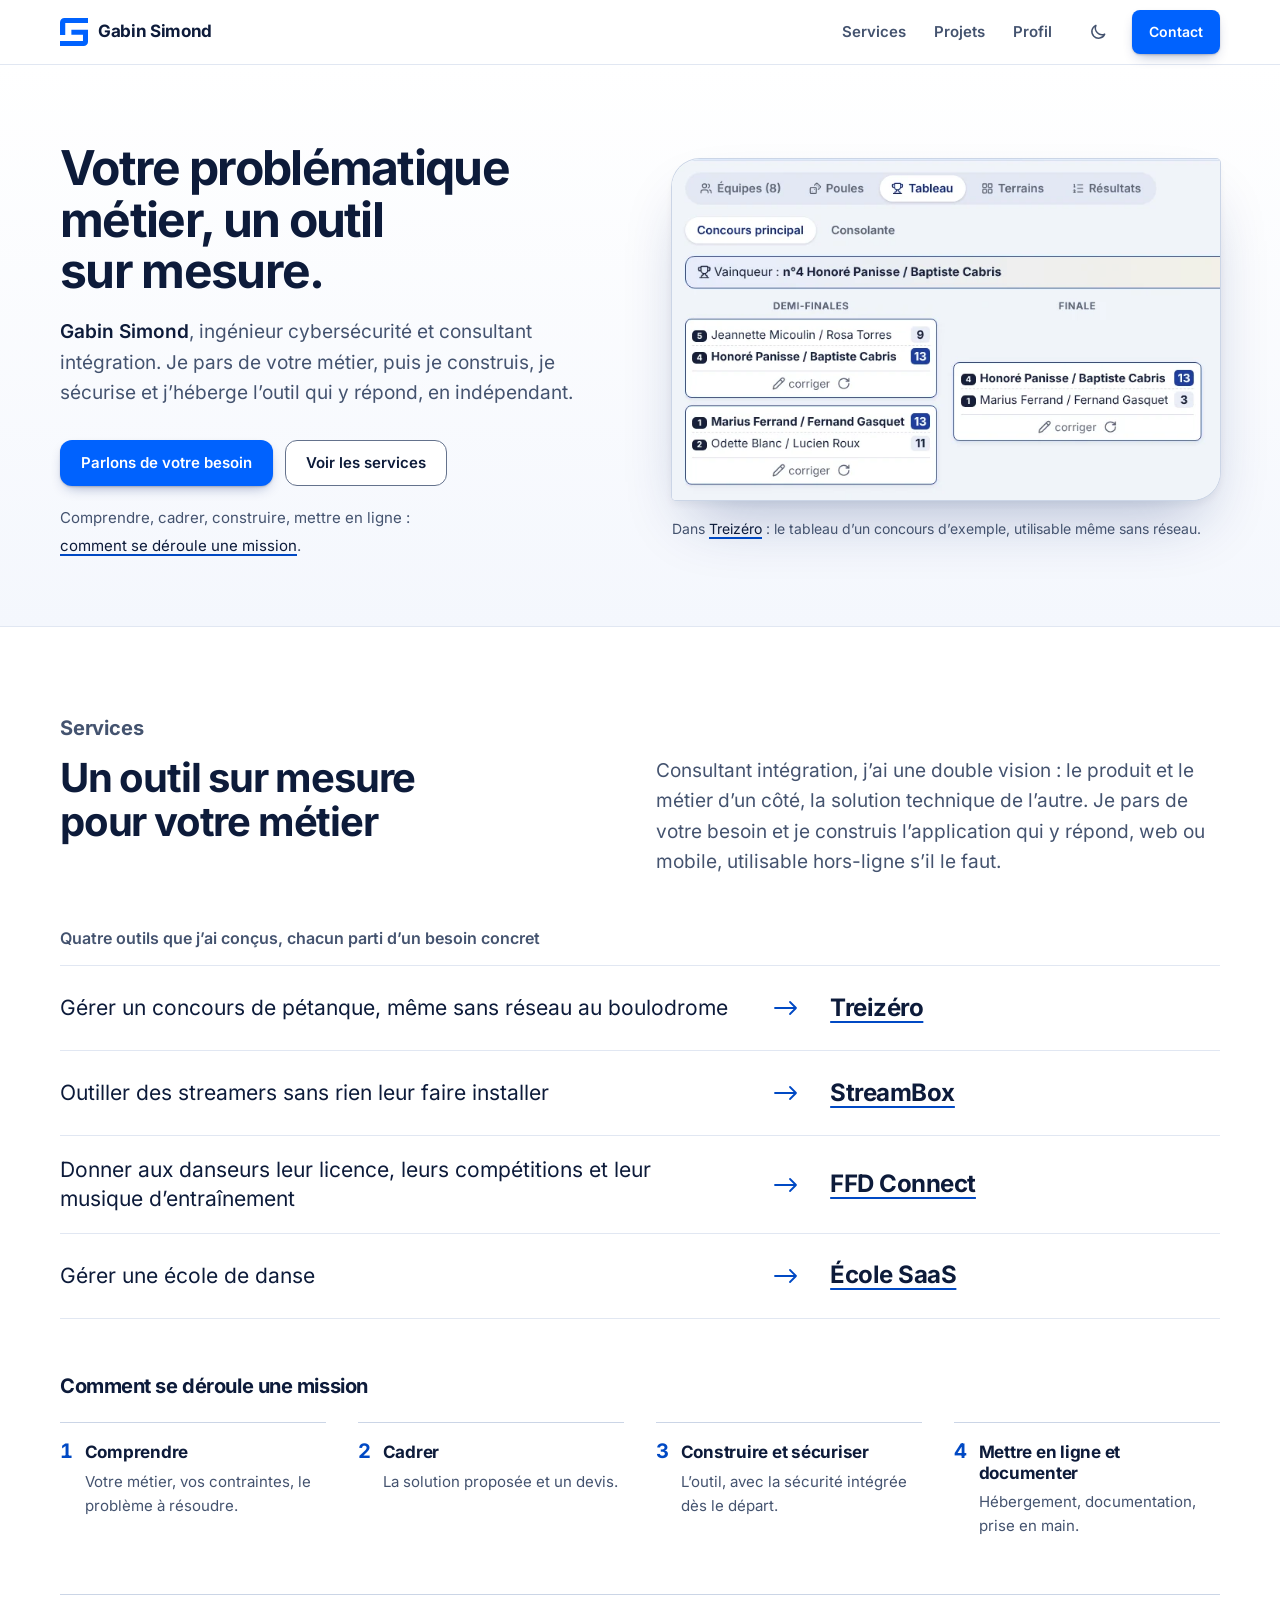
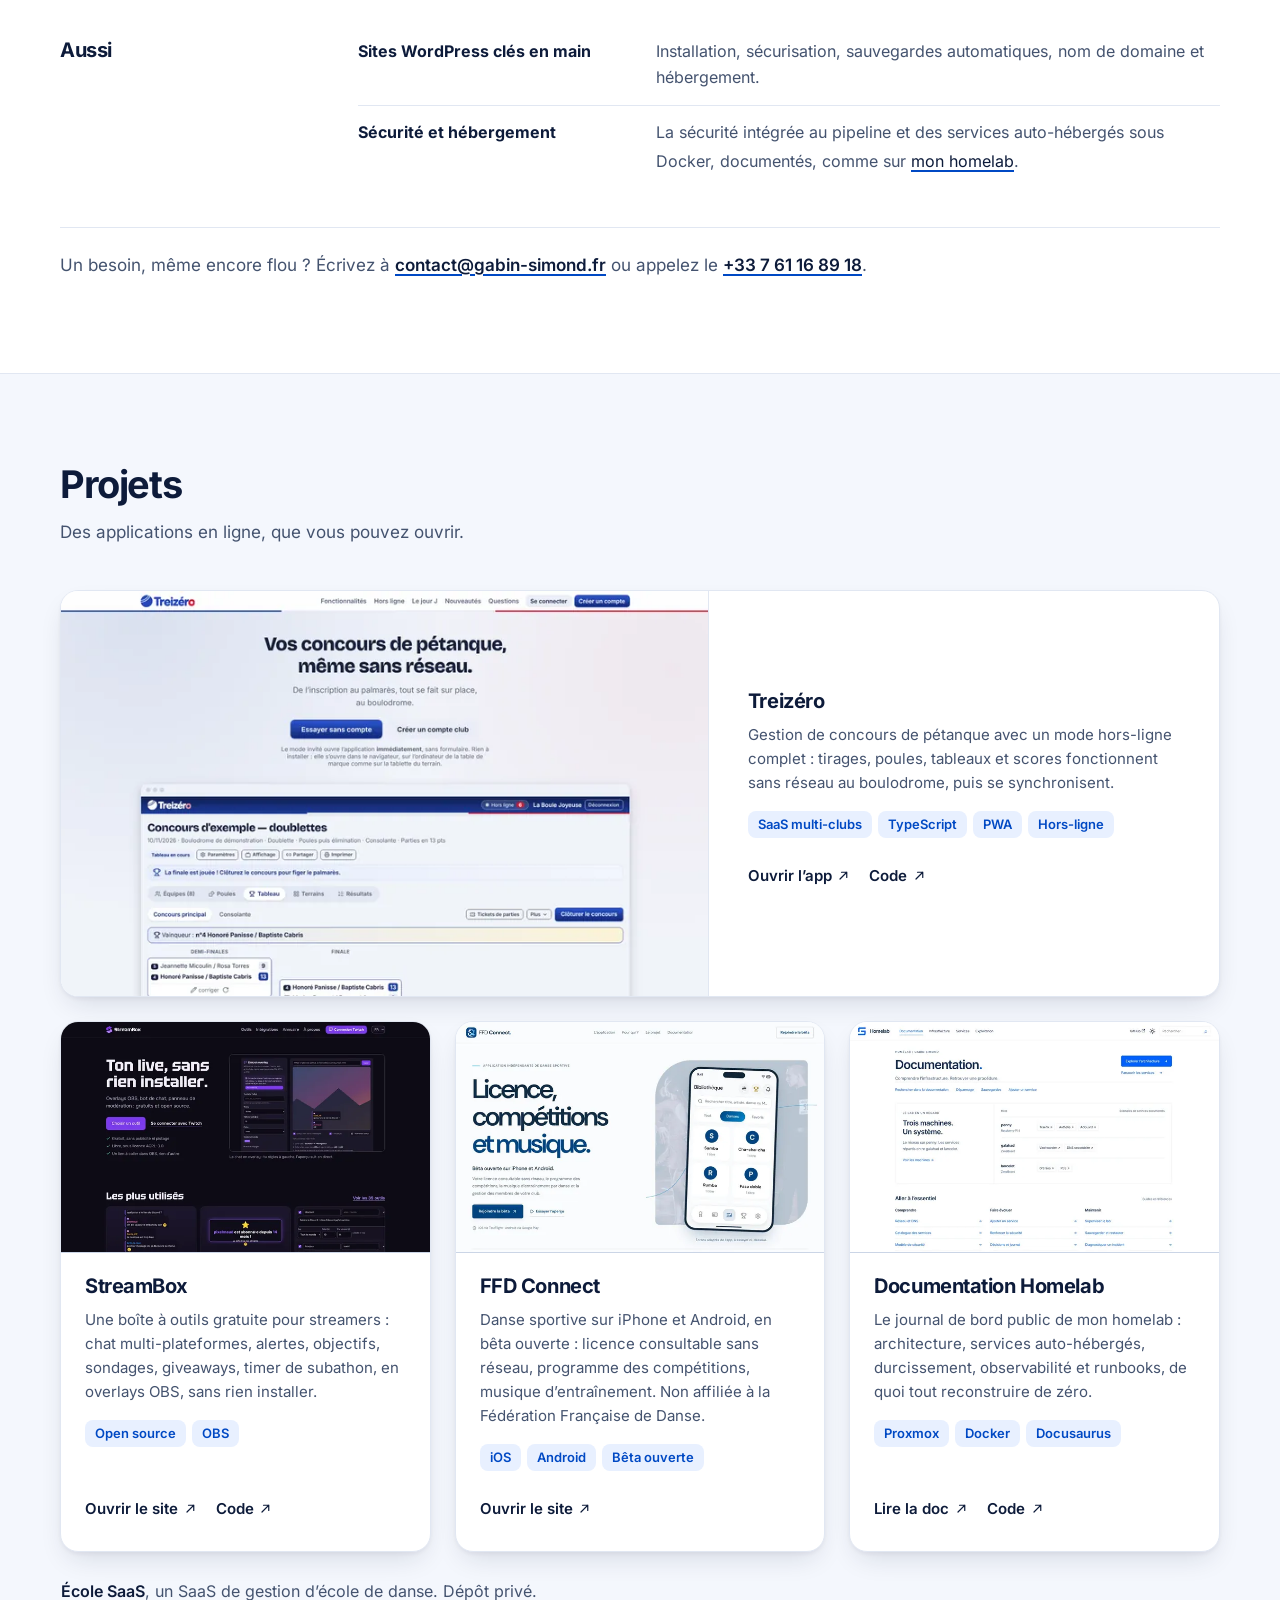
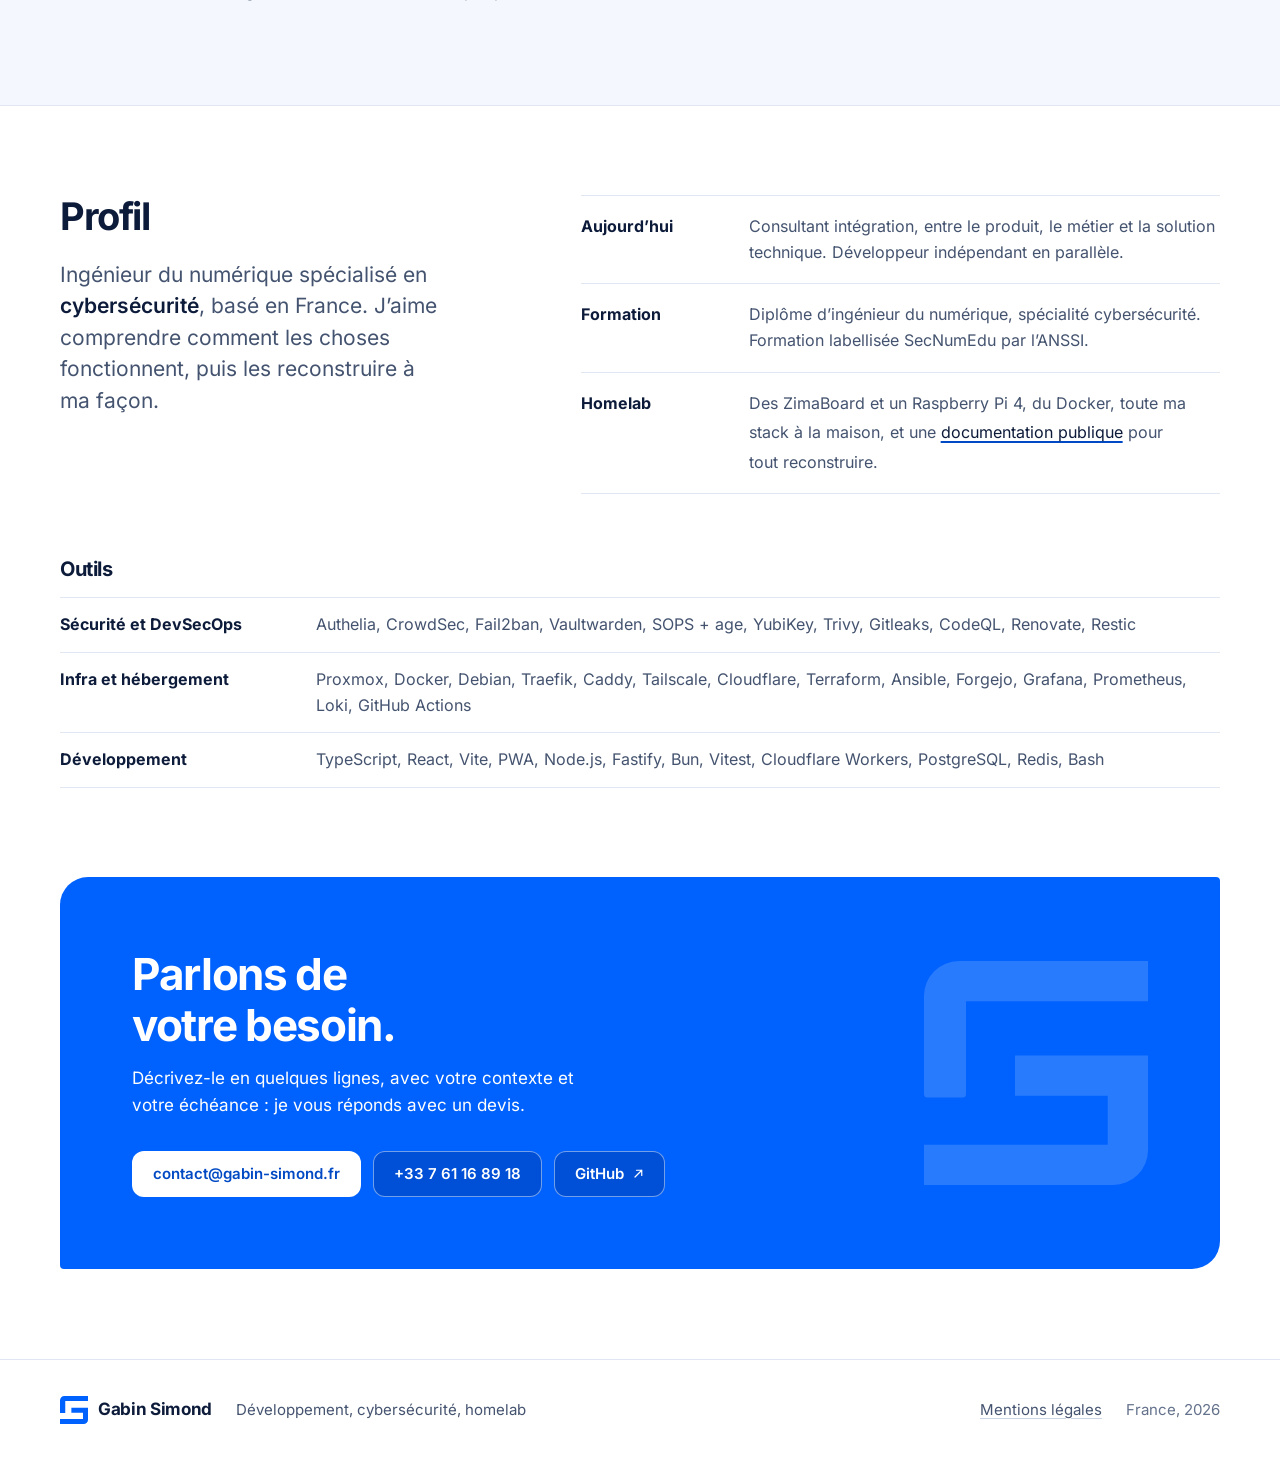
==== commit e84d4c96: "Rename Pétanque Concours to Treizéro The project is now Treizéro: new name, site address (treizero.g" ====
--- a/index.html
+++ b/index.html
@@ -77,13 +77,13 @@
           <p class="hero__more">Comprendre, cadrer, construire, mettre en ligne&nbsp;: <a href="#t-methode">comment se déroule une mission</a>.</p>
         </div>
         <figure class="hero__stage">
-          <a class="frame" href="#p-petanque" tabindex="-1" aria-hidden="true">
+          <a class="frame" href="#p-treizero" tabindex="-1" aria-hidden="true">
             <picture>
-              <source type="image/webp" srcset="images/screens/petanque-tableau.webp">
-              <img src="images/screens/petanque-tableau.jpg" width="707" height="440" alt="" fetchpriority="high">
+              <source type="image/webp" srcset="images/screens/treizero-tableau.webp">
+              <img src="images/screens/treizero-tableau.jpg" width="707" height="440" alt="" fetchpriority="high">
             </picture>
           </a>
-          <figcaption>Dans <a href="#p-petanque">Pétanque Concours</a>&nbsp;: le tableau d’un concours d’exemple, utilisable même sans réseau.</figcaption>
+          <figcaption>Dans <a href="#p-treizero">Treizéro</a>&nbsp;: le tableau d’un concours d’exemple, utilisable même sans réseau.</figcaption>
         </figure>
       </div>
     </section>
@@ -102,7 +102,7 @@
           <li class="need">
             <p class="need__problem">Gérer un concours de pétanque, même sans réseau au boulodrome</p>
             <svg class="arr" viewBox="0 0 24 16" aria-hidden="true"><path d="M1 8h21M16 2l6 6-6 6" fill="none" stroke="currentColor" stroke-width="1.8" stroke-linecap="round" stroke-linejoin="round"/></svg>
-            <p class="need__tool"><a href="#p-petanque">Pétanque Concours</a></p>
+            <p class="need__tool"><a href="#p-treizero">Treizéro</a></p>
           </li>
           <li class="need">
             <p class="need__problem">Outiller des streamers sans rien leur faire installer</p>
@@ -165,18 +165,18 @@
           <p>Des applications en ligne, que vous pouvez ouvrir.</p>
         </div>
         <ul class="projects">
-          <li class="project project--lead" id="p-petanque">
-            <div class="project__shot">
-              <picture>
-              <source type="image/webp" srcset="images/screens/petanque-720.webp 720w, images/screens/petanque-1440.webp 1440w" sizes="(max-width: 48rem) calc(100vw - 2.5rem), (max-width: 64rem) 50vw, 640px">
-              <img src="images/screens/petanque.jpg" width="1440" height="900" alt="Capture d’écran du site Pétanque Concours" loading="lazy">
-            </picture>
-            </div>
-            <div class="project__body">
-              <h3>Pétanque Concours</h3>
+          <li class="project project--lead" id="p-treizero">
+            <div class="project__shot">
+              <picture>
+              <source type="image/webp" srcset="images/screens/treizero-720.webp 720w, images/screens/treizero-1440.webp 1440w" sizes="(max-width: 48rem) calc(100vw - 2.5rem), (max-width: 64rem) 50vw, 640px">
+              <img src="images/screens/treizero.jpg" width="1440" height="900" alt="Capture d’écran du site Treizéro" loading="lazy">
+            </picture>
+            </div>
+            <div class="project__body">
+              <h3>Treizéro</h3>
               <p class="project__desc">Gestion de concours de pétanque avec un mode hors-ligne complet&nbsp;: tirages, poules, tableaux et scores fonctionnent sans réseau au boulodrome, puis se synchronisent.</p>
               <ul class="tags"><li>SaaS multi-clubs</li><li>TypeScript</li><li>PWA</li><li>Hors-ligne</li></ul>
-              <ul class="project__links"><li><a href="https://petanque.gabin-simond.fr/" rel="noopener">Ouvrir l’app<svg class="ext" viewBox="0 0 16 16" aria-hidden="true"><path d="M6 3h7v7M13 3 4 12" fill="none" stroke="currentColor" stroke-width="1.6" stroke-linecap="round" stroke-linejoin="round"/></svg></a></li><li><a href="https://github.com/GabinSMD/petanque" rel="noopener">Code<svg class="ext" viewBox="0 0 16 16" aria-hidden="true"><path d="M6 3h7v7M13 3 4 12" fill="none" stroke="currentColor" stroke-width="1.6" stroke-linecap="round" stroke-linejoin="round"/></svg></a></li></ul>
+              <ul class="project__links"><li><a href="https://treizero.gabin-simond.fr/" rel="noopener">Ouvrir l’app<svg class="ext" viewBox="0 0 16 16" aria-hidden="true"><path d="M6 3h7v7M13 3 4 12" fill="none" stroke="currentColor" stroke-width="1.6" stroke-linecap="round" stroke-linejoin="round"/></svg></a></li><li><a href="https://github.com/GabinSMD/treizero" rel="noopener">Code<svg class="ext" viewBox="0 0 16 16" aria-hidden="true"><path d="M6 3h7v7M13 3 4 12" fill="none" stroke="currentColor" stroke-width="1.6" stroke-linecap="round" stroke-linejoin="round"/></svg></a></li></ul>
             </div>
           </li>
           <li class="project" id="p-streambox">
@@ -190,7 +190,7 @@
               <h3>StreamBox</h3>
               <p class="project__desc">Une boîte à outils gratuite pour streamers&nbsp;: chat multi-plateformes, alertes, objectifs, sondages, giveaways, timer de subathon, en overlays OBS, sans rien installer.</p>
               <ul class="tags"><li>Open source</li><li>OBS</li></ul>
-              <ul class="project__links"><li><a href="https://gabinsmd.github.io/StreamBox/index.html" rel="noopener">Ouvrir le site<svg class="ext" viewBox="0 0 16 16" aria-hidden="true"><path d="M6 3h7v7M13 3 4 12" fill="none" stroke="currentColor" stroke-width="1.6" stroke-linecap="round" stroke-linejoin="round"/></svg></a></li><li><a href="https://github.com/GabinSMD/StreamBox" rel="noopener">Code<svg class="ext" viewBox="0 0 16 16" aria-hidden="true"><path d="M6 3h7v7M13 3 4 12" fill="none" stroke="currentColor" stroke-width="1.6" stroke-linecap="round" stroke-linejoin="round"/></svg></a></li></ul>
+              <ul class="project__links"><li><a href="https://streambox.gabin-simond.fr/" rel="noopener">Ouvrir le site<svg class="ext" viewBox="0 0 16 16" aria-hidden="true"><path d="M6 3h7v7M13 3 4 12" fill="none" stroke="currentColor" stroke-width="1.6" stroke-linecap="round" stroke-linejoin="round"/></svg></a></li><li><a href="https://github.com/GabinSMD/StreamBox" rel="noopener">Code<svg class="ext" viewBox="0 0 16 16" aria-hidden="true"><path d="M6 3h7v7M13 3 4 12" fill="none" stroke="currentColor" stroke-width="1.6" stroke-linecap="round" stroke-linejoin="round"/></svg></a></li></ul>
             </div>
           </li>
           <li class="project" id="p-ffd">
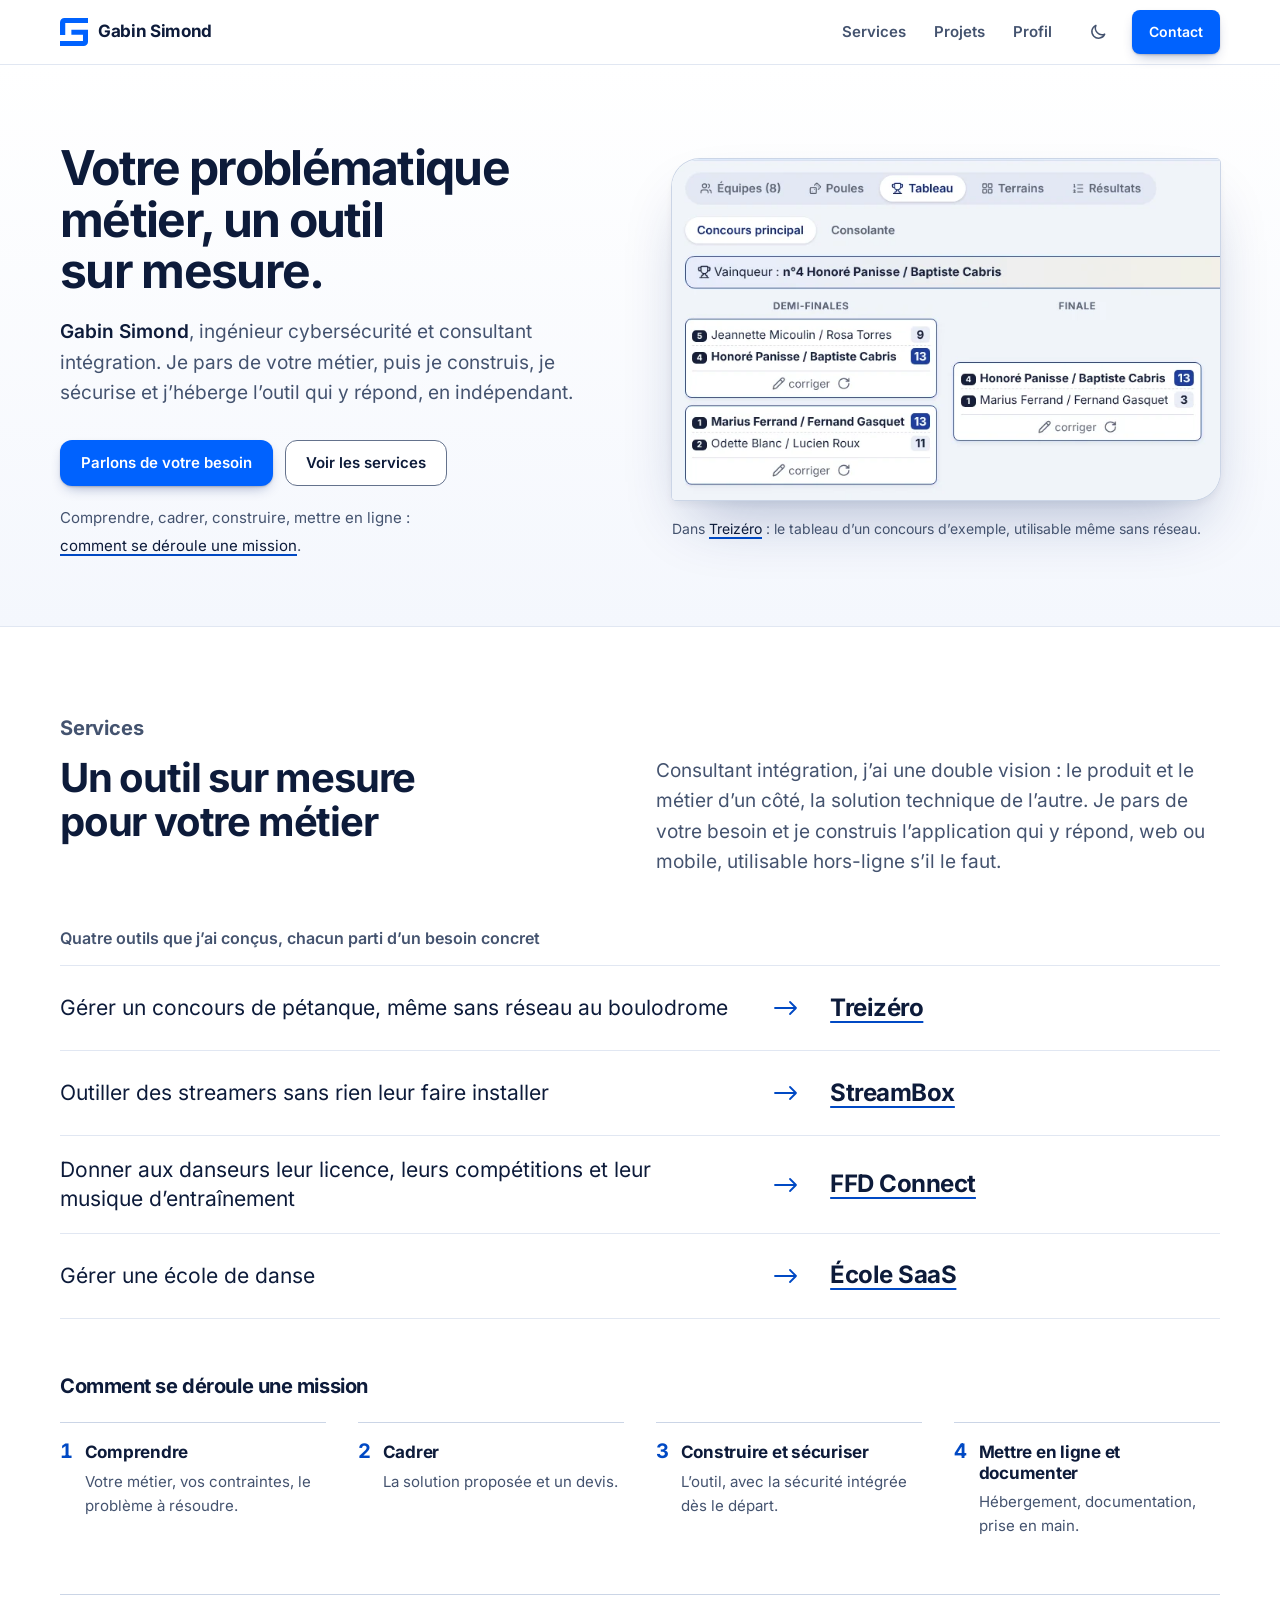
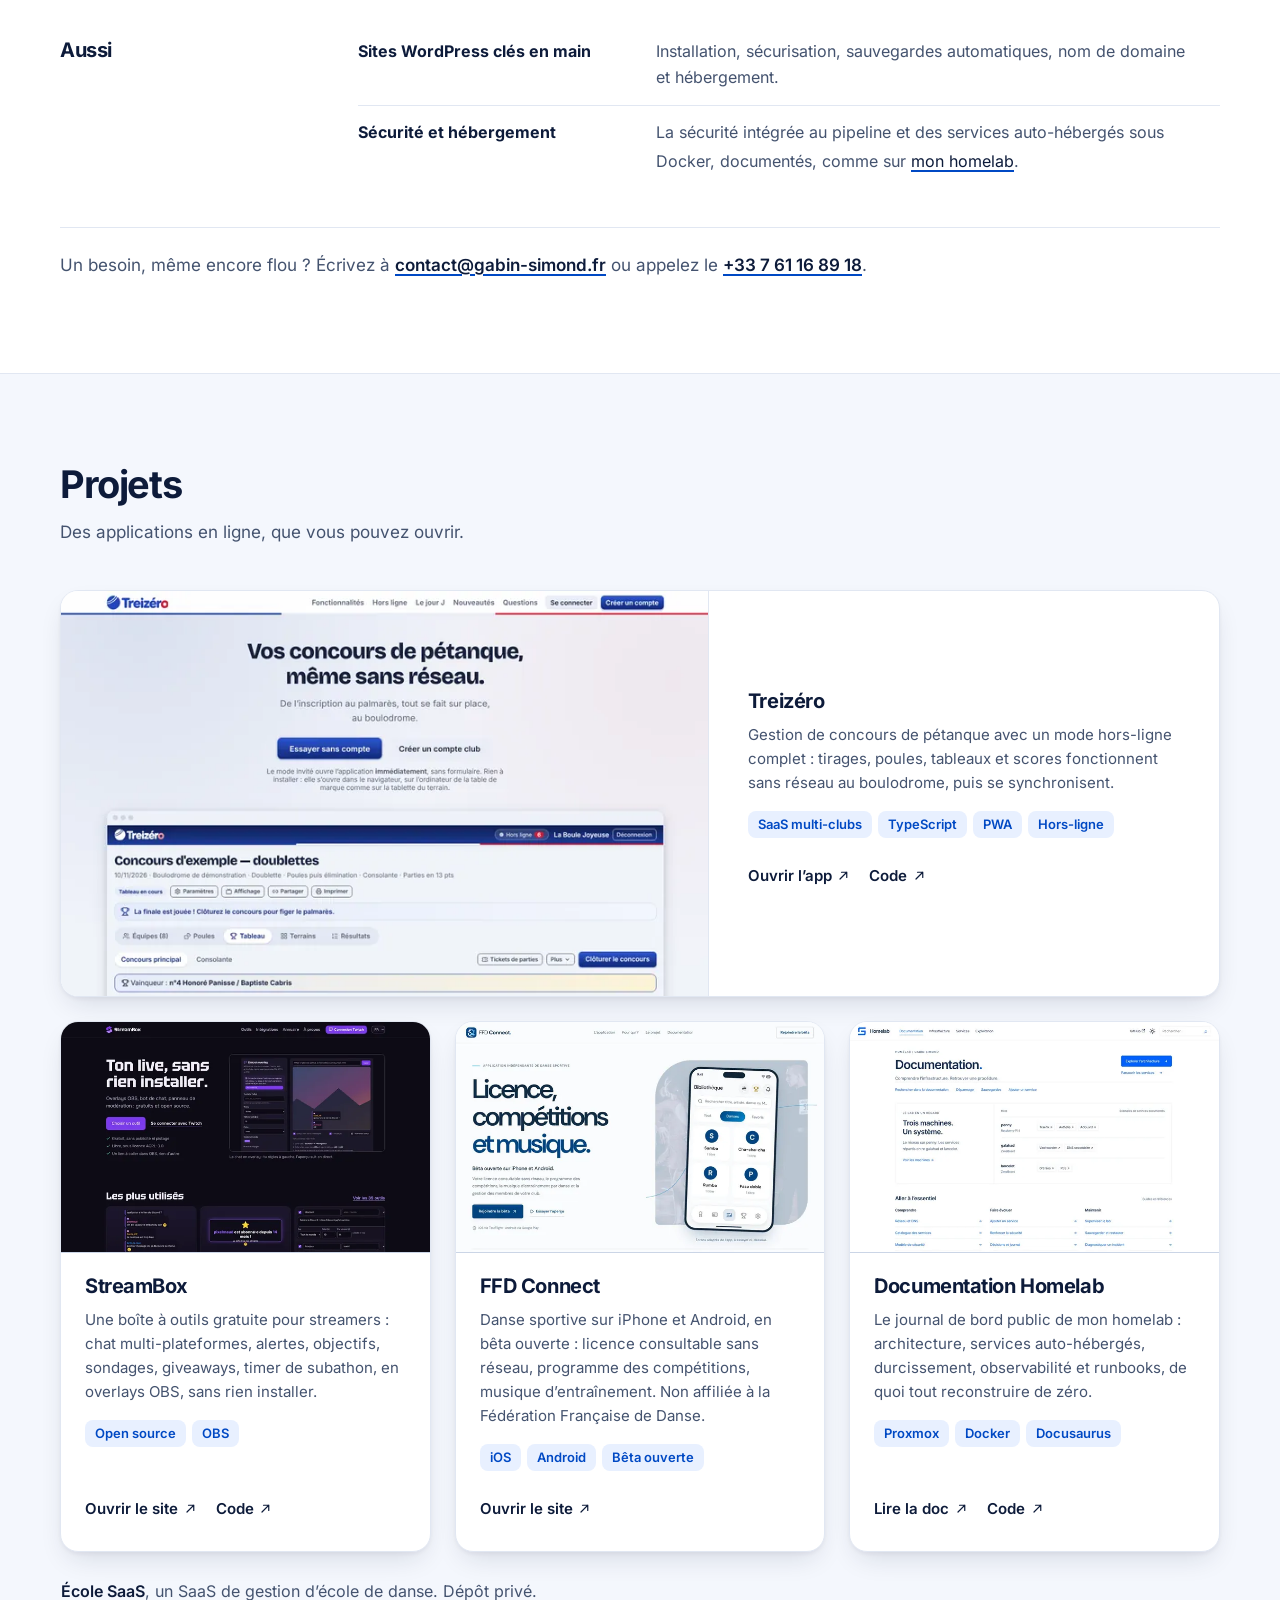
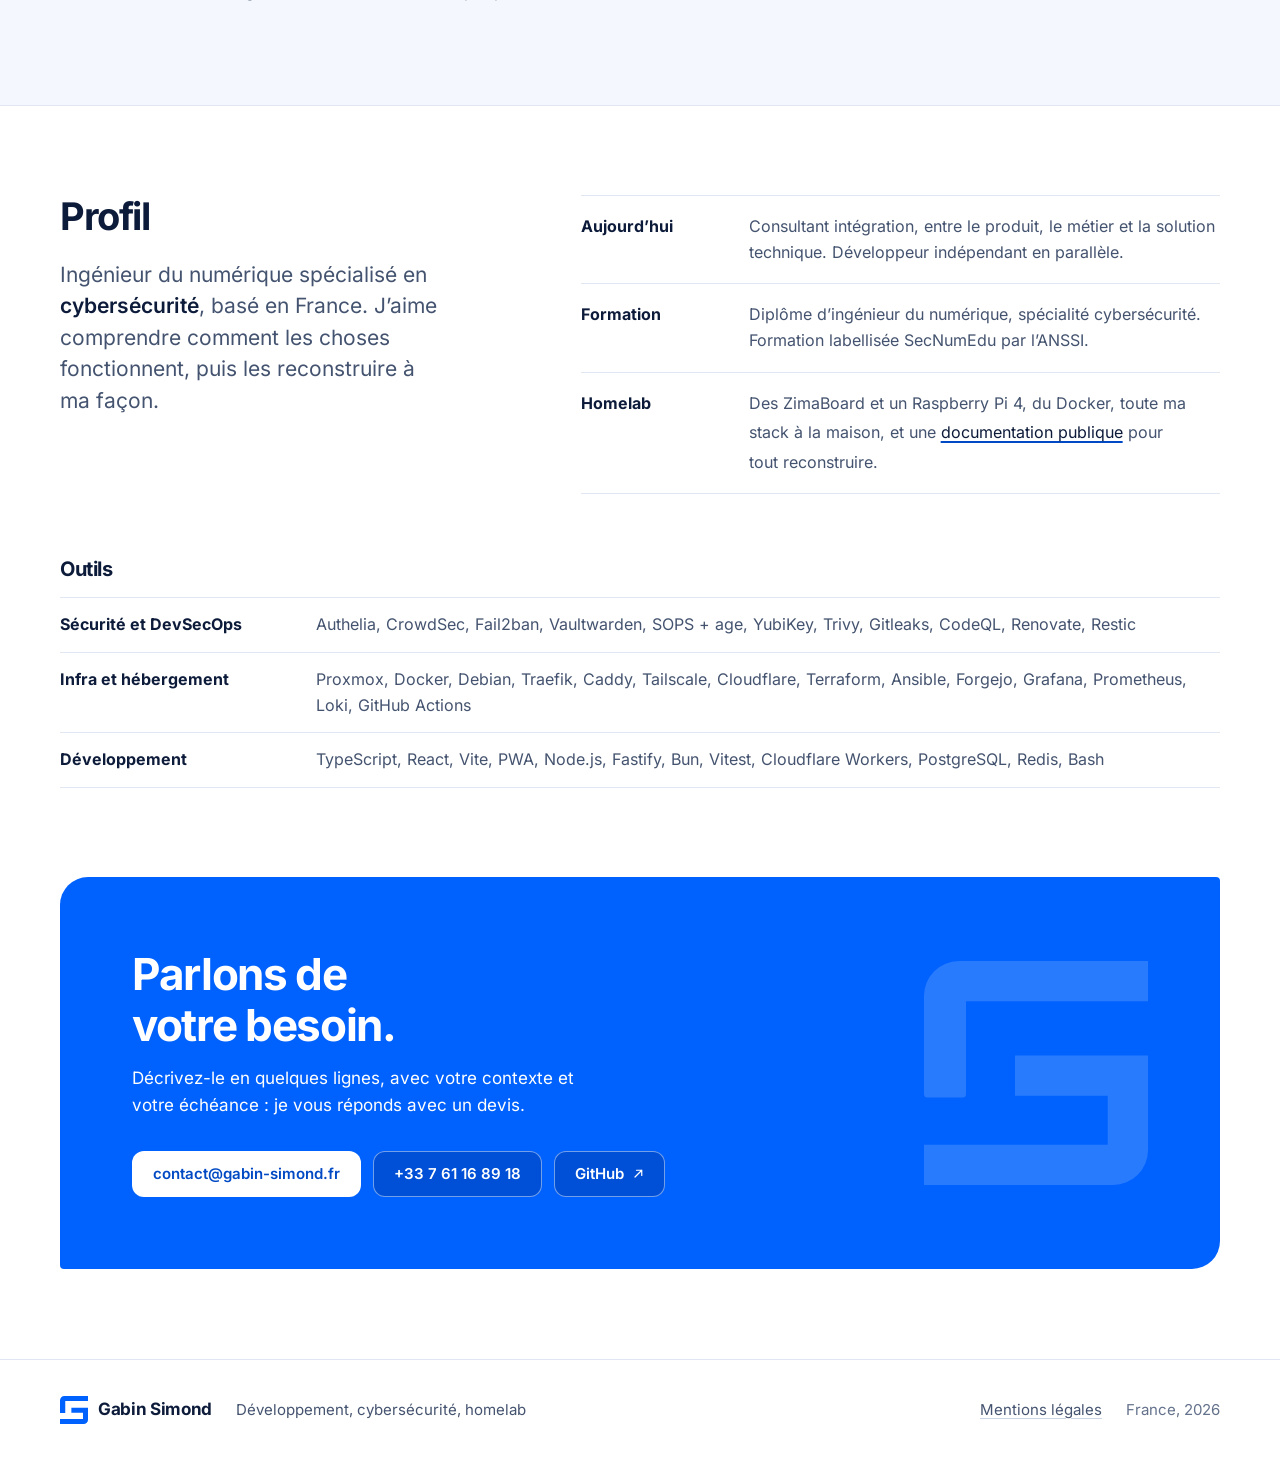
==== commit b85d91f0: "Tidy the Treizéro card capture and three small details From the four tools' last review: - the Treiz" ====
--- a/index.html
+++ b/index.html
@@ -146,7 +146,7 @@
           <dl class="also__list">
             <div class="also__row">
               <dt>Sites WordPress clés en main</dt>
-              <dd>Installation, sécurisation, sauvegardes automatiques, nom de domaine et hébergement.</dd>
+              <dd>Installation, sécurisation, sauvegardes automatiques, nom de domaine et&nbsp;hébergement.</dd>
             </div>
             <div class="also__row">
               <dt>Sécurité et hébergement</dt>
@@ -168,8 +168,8 @@
           <li class="project project--lead" id="p-treizero">
             <div class="project__shot">
               <picture>
-              <source type="image/webp" srcset="images/screens/treizero-720.webp 720w, images/screens/treizero-1440.webp 1440w" sizes="(max-width: 48rem) calc(100vw - 2.5rem), (max-width: 64rem) 50vw, 640px">
-              <img src="images/screens/treizero.jpg" width="1440" height="900" alt="Capture d’écran du site Treizéro" loading="lazy">
+              <source type="image/webp" srcset="images/screens/treizero-site-720.webp 720w, images/screens/treizero-site-1440.webp 1440w" sizes="(max-width: 48rem) calc(100vw - 4rem), (max-width: 64rem) 50vw, 640px">
+              <img src="images/screens/treizero-site.jpg" width="1440" height="900" alt="Capture d’écran du site Treizéro" loading="lazy">
             </picture>
             </div>
             <div class="project__body">
@@ -182,7 +182,7 @@
           <li class="project" id="p-streambox">
             <div class="project__shot">
               <picture>
-              <source type="image/webp" srcset="images/screens/streambox-720.webp 720w, images/screens/streambox-1440.webp 1440w" sizes="(max-width: 48rem) calc(100vw - 2.5rem), (max-width: 64rem) 50vw, 640px">
+              <source type="image/webp" srcset="images/screens/streambox-720.webp 720w, images/screens/streambox-1440.webp 1440w" sizes="(max-width: 48rem) calc(100vw - 4rem), (max-width: 64rem) 50vw, 640px">
               <img src="images/screens/streambox.jpg" width="1440" height="900" alt="Capture d’écran du site StreamBox" loading="lazy">
             </picture>
             </div>
@@ -196,7 +196,7 @@
           <li class="project" id="p-ffd">
             <div class="project__shot">
               <picture>
-              <source type="image/webp" srcset="images/screens/ffd-720.webp 720w, images/screens/ffd-1440.webp 1440w" sizes="(max-width: 48rem) calc(100vw - 2.5rem), (max-width: 64rem) 50vw, 640px">
+              <source type="image/webp" srcset="images/screens/ffd-720.webp 720w, images/screens/ffd-1440.webp 1440w" sizes="(max-width: 48rem) calc(100vw - 4rem), (max-width: 64rem) 50vw, 640px">
               <img src="images/screens/ffd.jpg" width="1440" height="900" alt="Capture d’écran du site FFD Connect" loading="lazy">
             </picture>
             </div>
@@ -210,7 +210,7 @@
           <li class="project" id="p-homelab">
             <div class="project__shot">
               <picture>
-              <source type="image/webp" srcset="images/screens/homelab-720.webp 720w, images/screens/homelab-1440.webp 1440w" sizes="(max-width: 48rem) calc(100vw - 2.5rem), (max-width: 64rem) 50vw, 640px">
+              <source type="image/webp" srcset="images/screens/homelab-720.webp 720w, images/screens/homelab-1440.webp 1440w" sizes="(max-width: 48rem) calc(100vw - 4rem), (max-width: 64rem) 50vw, 640px">
               <img src="images/screens/homelab.jpg" width="1440" height="900" alt="Capture d’écran de la documentation Homelab" loading="lazy">
             </picture>
             </div>
--- a/style.css
+++ b/style.css
@@ -155,7 +155,7 @@
 .nav { position: sticky; inset-block-start: 0; z-index: 40; background: var(--paper); border-block-end: 1px solid var(--line); }
 .nav__in { display: flex; align-items: center; gap: 0.75rem; min-height: 4rem; }
 .brand {
-  display: inline-flex; align-items: center; gap: 0.625rem; margin-inline-end: auto; min-height: 2.75rem;
+  display: inline-flex; align-items: center; gap: 0.625rem; margin-inline-end: auto; min-height: 2.75rem; min-width: 2.75rem;
   font-weight: 700; font-size: 1.0625rem; letter-spacing: -0.02em; text-decoration: none; color: var(--ink);
 }
 .brand__logo { inline-size: 1.75rem; block-size: 1.75rem; fill: var(--logo); }
